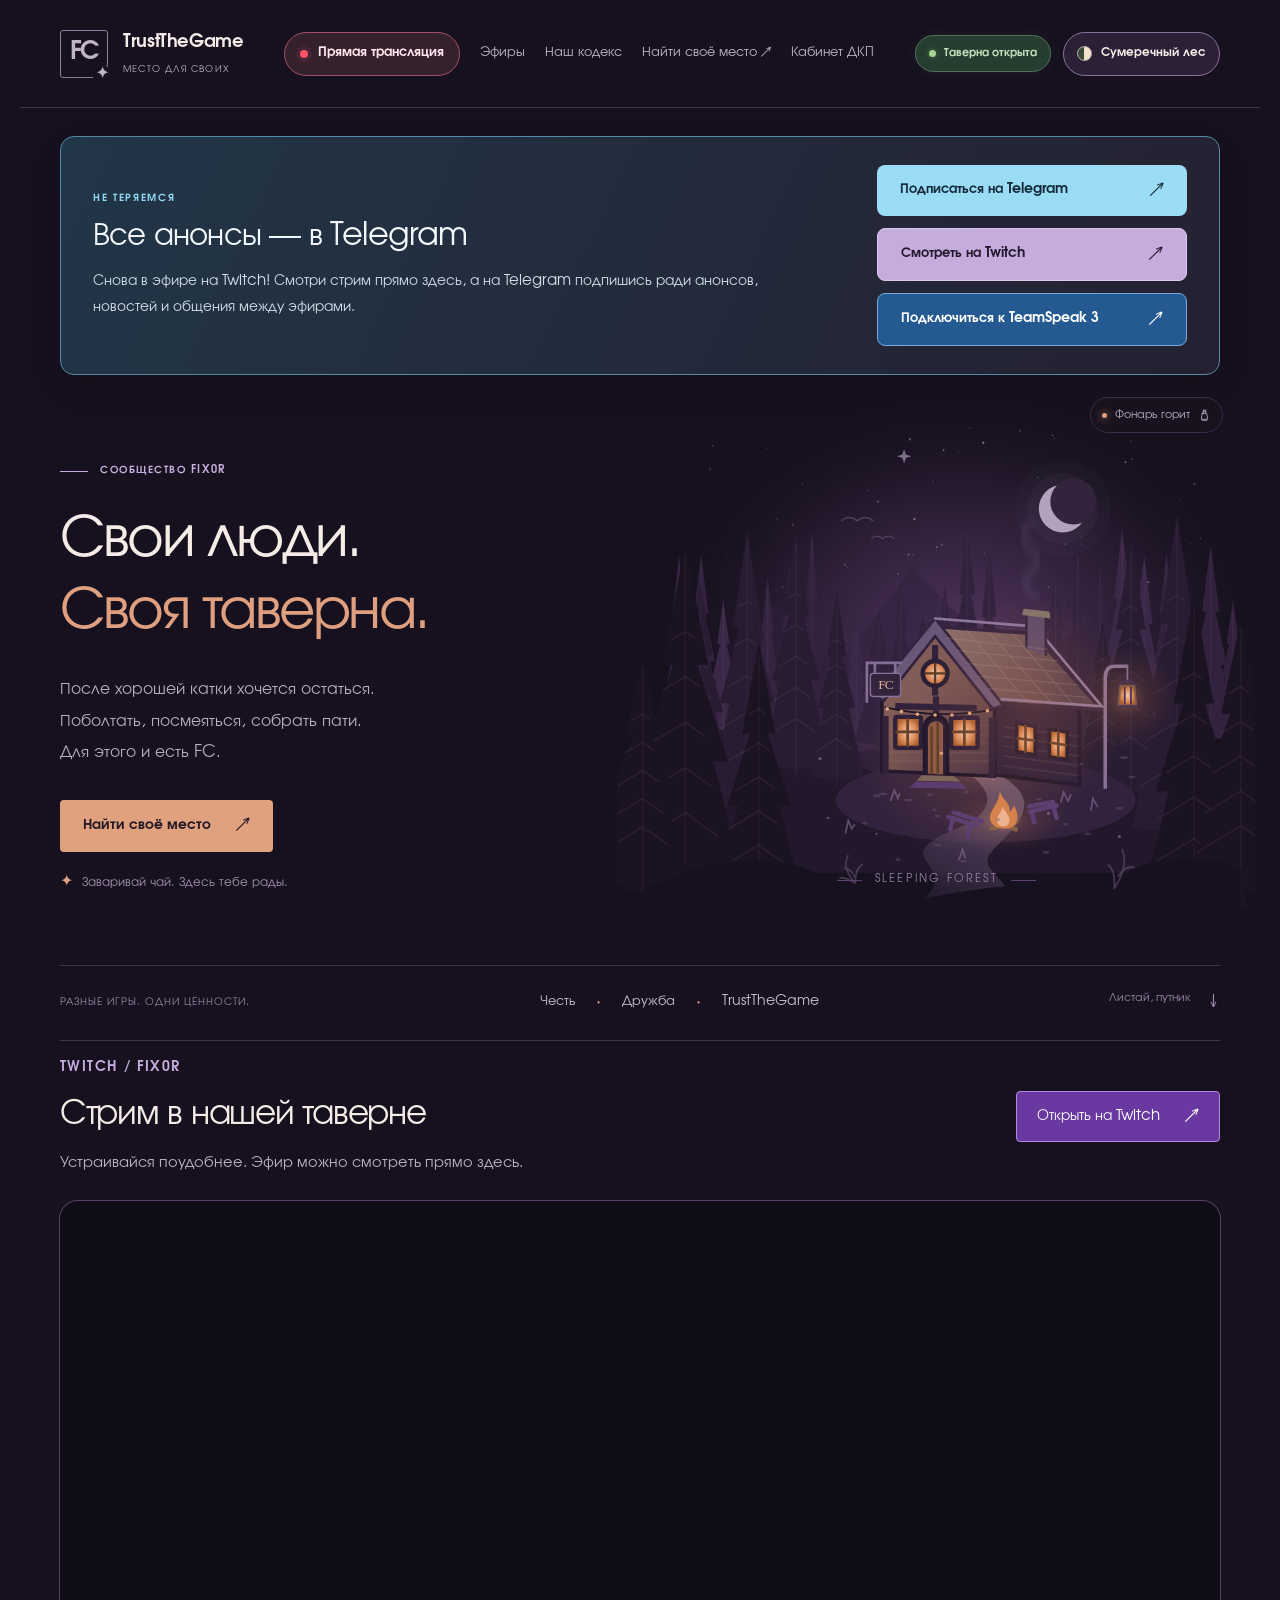
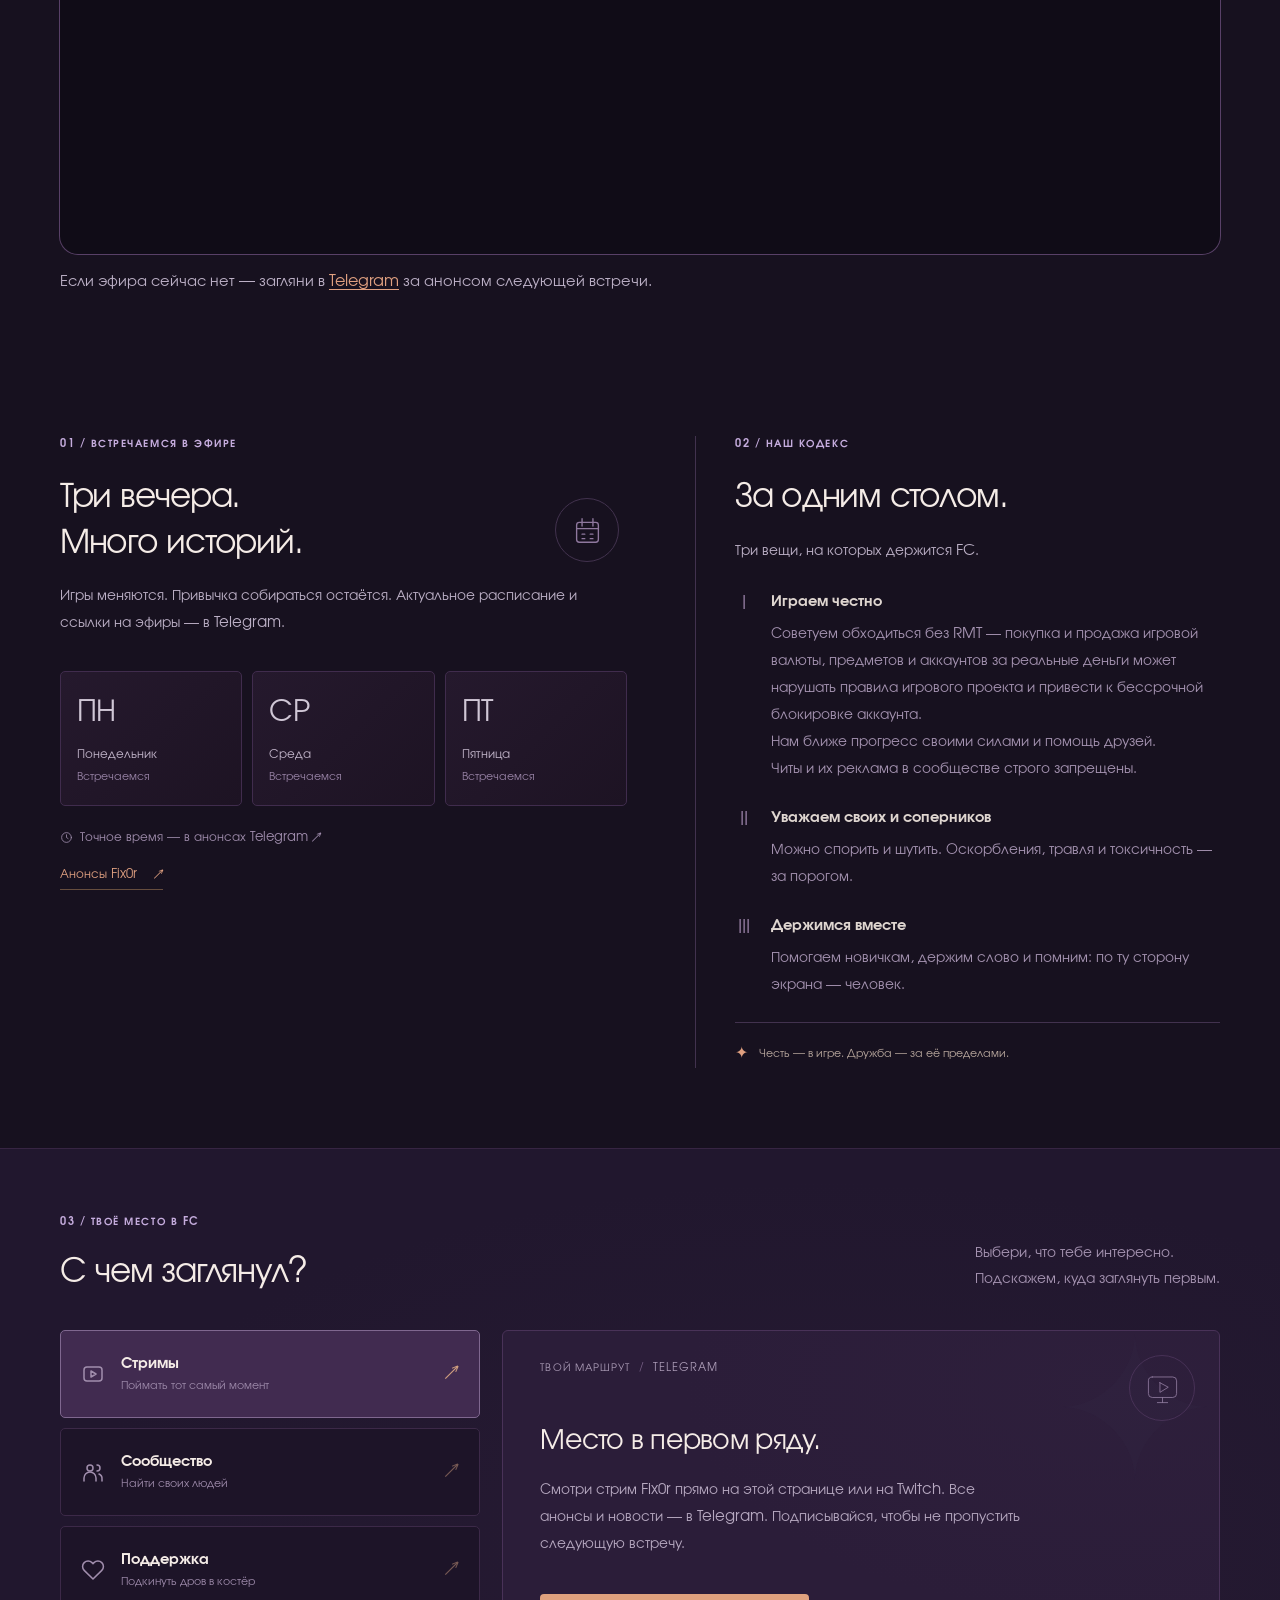
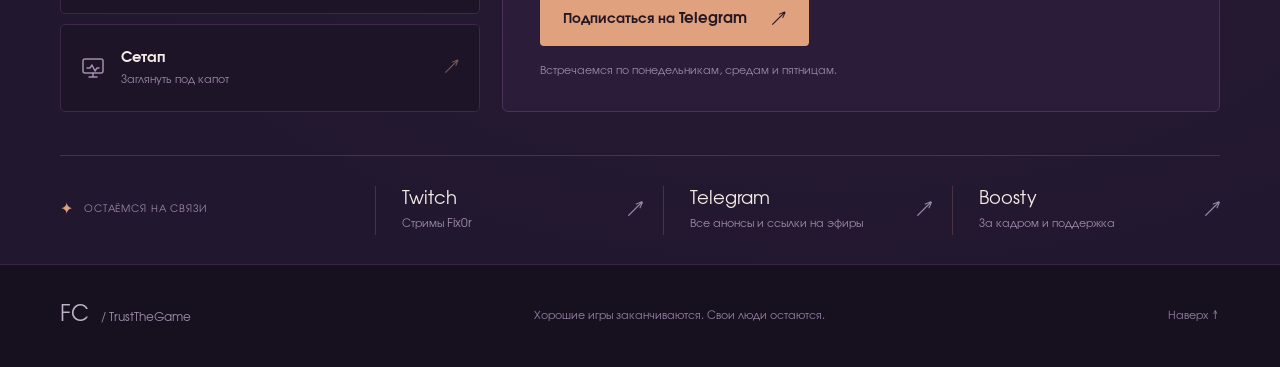
==== index.html @ 6b882816 "fix: show full DKP tavern illustration without overlay" ====
<!doctype html>
<html lang="ru">
<head>
  <meta charset="UTF-8">
  <meta name="viewport" content="width=device-width, initial-scale=1.0">
  <meta name="theme-color" content="#17111f">
  <meta name="robots" content="noindex, nofollow">
  <meta name="description" content="Уютная таверна FC / TrustTheGame. Стримы Fix0r, дружба и честная игра. Встречаемся в понедельник, среду и пятницу.">
  <title>FC / TrustTheGame — Своя таверна</title>
  <link rel="icon" type="image/svg+xml" href="/favicon.svg">
  <script src="/theme.js?v=2"></script>
  <link rel="stylesheet" href="/style.css?v=8">
  <link rel="preload" href="/fonts/URWGothic-Book.otf" as="font" type="font/otf" crossorigin>
  <link rel="stylesheet" href="/typography.css">
  <link rel="stylesheet" href="/telegram-notice.css?v=5">
  <link rel="stylesheet" href="/twitch-player.css?v=1">
  <link rel="stylesheet" href="/stream-navigation.css?v=1">
  <link rel="stylesheet" href="/theme.css?v=3">
  <script src="/app.js" defer></script>
</head>
<body class="site-home">
  <a class="skip-link" href="#main">Перейти к содержимому</a>
  <header class="header wrap">
    <a class="brand" href="#home" aria-label="FC / TrustTheGame — главная">
      <span class="brand-mark">FC<span class="brand-spark">✦</span></span>
      <span class="brand-name">TrustTheGame<span>МЕСТО ДЛЯ СВОИХ</span></span>
    </a>
    <nav aria-label="Основная навигация">
      <a class="live-nav-link" href="#twitch-stream"><span class="live-nav-dot" aria-hidden="true"></span>Прямая трансляция</a>
      <a href="#schedule">Эфиры</a>
      <a href="#code">Наш кодекс</a>
      <a href="#explore">Найти своё место <span aria-hidden="true">↗</span></a>
    <a href="/dkp/">Кабинет ДКП</a></nav>
    <div class="header-tools"><span class="welcome-badge" aria-label="Таверна открыта"><span class="welcome-dot" aria-hidden="true"></span>Таверна открыта</span><button class="theme-toggle" type="button" data-theme-toggle aria-label="Тема «Лес и крем»" aria-pressed="false" hidden><span class="theme-swatch" aria-hidden="true"></span><span data-theme-label>Сумеречный лес</span></button></div>
  </header>
  <main id="main">
    <section class="telegram-notice wrap" aria-labelledby="telegram-title">
      <div class="telegram-notice-card">
        <div class="telegram-notice-copy">
          <p class="telegram-kicker">НЕ ТЕРЯЕМСЯ</p>
          <h2 id="telegram-title">Все анонсы — в Telegram</h2>
          <p>Снова в эфире на Twitch! Смотри стрим прямо здесь, а на Telegram подпишись ради анонсов, новостей и общения между эфирами.</p>
        </div>
        <div class="telegram-notice-actions">
          <a class="button telegram-button" href="https://t.me/fix0rStream" target="_blank" rel="noopener noreferrer">Подписаться на Telegram <span aria-hidden="true">↗</span></a>
          <a class="button twitch-stream-button" href="https://www.twitch.tv/fix0r" target="_blank" rel="noopener noreferrer">Смотреть на Twitch <span aria-hidden="true">↗</span></a>
          <a class="button teamspeak-button" href="ts3server://sleepingforest.cleanvoice.ru" title="Открыть сервер sleepingforest.cleanvoice.ru в TeamSpeak 3">Подключиться к TeamSpeak 3 <span aria-hidden="true">↗</span></a>
        </div>
      </div>
    </section>
    <section id="home" class="hero wrap" aria-labelledby="hero-title">
      <div class="hero-copy">
        <p class="eyebrow"><span></span> СООБЩЕСТВО FIX0R</p>
        <h1 id="hero-title">Свои люди.<br><em>Своя таверна.</em></h1>
        <p class="intro">После хорошей катки хочется остаться.<br class="desktop-break"> Поболтать, посмеяться, собрать пати.<br class="desktop-break"> Для этого и есть FC.</p>
        <a class="button primary" href="#explore">Найти своё место <span aria-hidden="true">↗</span></a>
        <p class="hero-note"><span class="tiny-star" aria-hidden="true">✦</span> Заваривай чай. Здесь тебе рады.</p>
      </div>
      <div class="hero-art lantern-on">
        <img class="theme-art-original" src="/forest.svg" alt="Лесная таверна FC среди высоких сосен, под звёздами и тёплым светом фонаря" width="720" height="650" fetchpriority="high">
        <img class="theme-art-forest" src="/forest-green.svg" alt="Лесная таверна FC среди высоких сосен, под звёздами и тёплым светом фонаря" width="720" height="650" fetchpriority="high">
        <div class="art-caption"><span class="small-rule"></span> SLEEPING FOREST <span class="small-rule"></span></div>
        <button class="lantern-switch" type="button" aria-pressed="true" aria-label="Выключить свет фонаря"><span class="lantern-dot"></span><span id="lantern-label">Фонарь горит</span><svg viewBox="0 0 24 24" aria-hidden="true"><path d="M9 4h6M10 2h4M8 8h8l2 11H6L8 8Zm2-4v4m4-4v4M8 21h8"/></svg></button>
      </div>
      <div class="hero-bottom"><span>РАЗНЫЕ ИГРЫ. ОДНИ ЦЕННОСТИ.</span><div><span>Честь</span><span class="diamond" aria-hidden="true">◆</span><span>Дружба</span><span class="diamond" aria-hidden="true">◆</span><span>TrustTheGame</span></div><a href="#schedule" aria-label="К расписанию">Листай, путник <span aria-hidden="true">↓</span></a></div>
    </section>

    <section id="twitch-stream" class="twitch-stream wrap" aria-labelledby="twitch-stream-title">
      <div class="twitch-stream-heading">
        <div>
          <p class="twitch-stream-kicker">TWITCH / FIX0R</p>
          <h2 id="twitch-stream-title">Стрим в нашей таверне</h2>
          <p class="twitch-stream-intro">Устраивайся поудобнее. Эфир можно смотреть прямо здесь.</p>
        </div>
        <a class="button twitch-stream-link" href="https://www.twitch.tv/fix0r" target="_blank" rel="noopener noreferrer">Открыть на Twitch <span aria-hidden="true">↗</span></a>
      </div>
      <div class="twitch-player-window">
        <iframe class="twitch-embed-frame"
          src="https://player.twitch.tv/?channel=fix0r&amp;parent=fix0r.ru&amp;parent=www.fix0r.ru&amp;parent=fix0r.online&amp;parent=www.fix0r.online&amp;parent=fc-trustthegame-tavern.mrfix0r.chatgpt.site&amp;autoplay=false"
          title="Прямой эфир Fix0r на Twitch" width="960" height="540"
          loading="lazy" allow="autoplay; fullscreen; picture-in-picture" allowfullscreen
          referrerpolicy="strict-origin-when-cross-origin"></iframe>
        <div class="twitch-mobile-note">
          <p>Поверни телефон горизонтально, чтобы смотреть здесь, или открой стрим на Twitch.</p>
          <a class="button twitch-stream-link" href="https://www.twitch.tv/fix0r" target="_blank" rel="noopener noreferrer">Смотреть на Twitch <span aria-hidden="true">↗</span></a>
        </div>
      </div>
      <p class="twitch-stream-note">Если эфира сейчас нет — загляни в <a href="https://t.me/fix0rStream" target="_blank" rel="noopener noreferrer">Telegram</a> за анонсом следующей встречи.</p>
    </section>

    <section class="gathering wrap" aria-label="Встречи и правила сообщества">
      <div id="schedule" class="schedule">
        <p class="eyebrow">01 / ВСТРЕЧАЕМСЯ В ЭФИРЕ</p>
        <div class="section-title"><h2>Три вечера.<br>Много историй.</h2><span class="line-icon"><svg viewBox="0 0 32 32" aria-hidden="true"><rect x="4" y="7" width="24" height="22" rx="3"/><path d="M4 14h24M10 3v8M22 3v8m-12 9h3m6 0h3m-12 5h3m6 0h3"/></svg></span></div>
        <p class="section-intro">Игры меняются. Привычка собираться остаётся. Актуальное расписание и ссылки на эфиры — в Telegram.</p>
        <div class="days" aria-label="Дни стримов">
          <div class="day"><span class="day-abbr">ПН</span><span>Понедельник</span><small>Встречаемся</small></div>
          <div class="day"><span class="day-abbr">СР</span><span>Среда</span><small>Встречаемся</small></div>
          <div class="day"><span class="day-abbr">ПТ</span><span>Пятница</span><small>Встречаемся</small></div>
        </div>
        <div class="schedule-foot"><span><svg viewBox="0 0 24 24" aria-hidden="true"><circle cx="12" cy="12" r="9"/><path d="M12 7v5l3 2"/></svg><a href="https://t.me/fix0rStream" target="_blank" rel="noopener noreferrer">Точное время — в анонсах Telegram ↗</a></span><a href="https://t.me/fix0rStream" target="_blank" rel="noopener noreferrer">Анонсы Fix0r <span aria-hidden="true">↗</span></a></div>
      </div>
      <div id="code" class="code-card">
        <p class="eyebrow">02 / НАШ КОДЕКС</p>
        <h2>За одним столом.</h2>
        <p class="section-intro">Три вещи, на которых держится FC.</p>
        <ul class="rules">
          <li><span class="rule-number">I</span><div><h3>Играем честно</h3><p>Советуем обходиться без RMT — покупка и продажа игровой валюты, предметов и аккаунтов за реальные деньги может нарушать правила игрового проекта и привести к бессрочной блокировке аккаунта.</p><p>Нам ближе прогресс своими силами и помощь друзей.</p><p>Читы и их реклама в сообществе строго запрещены.</p></div></li>
          <li><span class="rule-number">II</span><div><h3>Уважаем своих и соперников</h3><p>Можно спорить и шутить. Оскорбления, травля и токсичность — за порогом.</p></div></li>
          <li><span class="rule-number">III</span><div><h3>Держимся вместе</h3><p>Помогаем новичкам, держим слово и помним: по ту сторону экрана — человек.</p></div></li>
        </ul>
        <div class="code-signature"><span class="tiny-star" aria-hidden="true">✦</span> Честь — в игре. Дружба — за её пределами.</div>
      </div>
    </section>

    <section id="explore" class="explore" aria-labelledby="explore-title">
      <div class="wrap">
        <div class="explore-header"><div><p class="eyebrow">03 / ТВОЁ МЕСТО В FC</p><h2 id="explore-title">С чем заглянул?</h2></div><p>Выбери, что тебе интересно.<br>Подскажем, куда заглянуть первым.</p></div>
        <div class="navigator">
          <div class="interest-list" role="tablist" aria-label="Что тебе интересно" aria-orientation="vertical">
            <button id="tab-streams" class="interest active" type="button" role="tab" aria-selected="true" aria-controls="panel-streams" tabindex="0" data-interest="streams"><span class="interest-icon"><svg viewBox="0 0 24 24" aria-hidden="true"><rect x="3" y="5" width="18" height="14" rx="3"/><path d="m10 9 5 3-5 3V9Z"/></svg></span><span><strong>Стримы</strong><small>Поймать тот самый момент</small></span><span class="interest-arrow" aria-hidden="true">↗</span></button>
            <button id="tab-community" class="interest" type="button" role="tab" aria-selected="false" aria-controls="panel-community" tabindex="-1" data-interest="community"><span class="interest-icon"><svg viewBox="0 0 24 24" aria-hidden="true"><circle cx="9" cy="8" r="3"/><path d="M3 21v-3a6 6 0 0 1 12 0v3M16 5a3 3 0 0 1 0 6m2 3a5 5 0 0 1 3 5v2"/></svg></span><span><strong>Сообщество</strong><small>Найти своих людей</small></span><span class="interest-arrow" aria-hidden="true">↗</span></button>
            <button id="tab-support" class="interest" type="button" role="tab" aria-selected="false" aria-controls="panel-support" tabindex="-1" data-interest="support"><span class="interest-icon"><svg viewBox="0 0 24 24" aria-hidden="true"><path d="M20.8 4.6a5.5 5.5 0 0 0-7.8 0l-1 1-1-1a5.5 5.5 0 0 0-7.8 7.8L12 21l8.8-8.6a5.5 5.5 0 0 0 0-7.8Z"/></svg></span><span><strong>Поддержка</strong><small>Подкинуть дров в костёр</small></span><span class="interest-arrow" aria-hidden="true">↗</span></button>
            <button id="tab-setup" class="interest" type="button" role="tab" aria-selected="false" aria-controls="panel-setup" tabindex="-1" data-interest="setup"><span class="interest-icon"><svg viewBox="0 0 24 24" aria-hidden="true"><rect x="2" y="3" width="20" height="14" rx="2"/><path d="M8 21h8m-4-4v4m-6-9h3l2-3 3 6 2-3h2"/></svg></span><span><strong>Сетап</strong><small>Заглянуть под капот</small></span><span class="interest-arrow" aria-hidden="true">↗</span></button>
          </div>
          <div class="panels">
            <div id="panel-streams" class="interest-panel" role="tabpanel" aria-labelledby="tab-streams" tabindex="0">
              <span class="panel-tag">ТВОЙ МАРШРУТ <span aria-hidden="true">/</span> TELEGRAM</span>
              <div class="panel-emblem" aria-hidden="true"><svg viewBox="0 0 64 64"><rect x="10" y="14" width="44" height="32" rx="6"/><path d="m28 23 13 7-13 8V23ZM24 54h16m-8-8v8"/></svg></div>
              <h3>Место в первом ряду.</h3>
              <p>Смотри стрим Fix0r прямо на этой странице или на Twitch. Все анонсы и новости — в Telegram. Подписывайся, чтобы не пропустить следующую встречу.</p>
              <a class="button primary" href="https://t.me/fix0rStream" target="_blank" rel="noopener noreferrer">Подписаться на Telegram <span aria-hidden="true">↗</span></a>
              <span class="panel-footnote">Встречаемся по понедельникам, средам и пятницам.</span>
            </div>
            <div id="panel-community" class="interest-panel" role="tabpanel" aria-labelledby="tab-community" tabindex="0" hidden>
              <span class="panel-tag">ТВОЙ МАРШРУТ <span aria-hidden="true">/</span> СООБЩЕСТВО</span>
              <div class="panel-emblem" aria-hidden="true"><svg viewBox="0 0 64 64"><circle cx="24" cy="23" r="8"/><path d="M8 53v-5a16 16 0 0 1 32 0v5M42 15a8 8 0 0 1 0 16m3 8a13 13 0 0 1 12 13"/></svg></div>
              <h3>За столом есть место.</h3>
              <p>Заходи в TeamSpeak 3 или Discord: собираем пати, общаемся и координируемся в игре. В Telegram — все анонсы и новости, чтобы оставаться на связи.</p>
              <div class="community-actions">
                <a class="button primary" href="ts3server://sleepingforest.cleanvoice.ru">Подключиться к TeamSpeak 3 <span aria-hidden="true">↗</span></a>
                <a class="button discord-button" href="https://discord.gg/ShpFugY2jz" target="_blank" rel="noopener noreferrer">Подключиться к Discord <span aria-hidden="true">↗</span></a>
              </div>
              <span class="panel-footnote">Сервер: <strong style="overflow-wrap:anywhere">sleepingforest.cleanvoice.ru</strong><br>Нужен установленный TeamSpeak 3. Если кнопка не сработала, открой «Подключения → Подключиться» и введи адрес сервера.</span>
            </div>
            <div id="panel-support" class="interest-panel" role="tabpanel" aria-labelledby="tab-support" tabindex="0" hidden>
              <span class="panel-tag">ТВОЙ МАРШРУТ <span aria-hidden="true">/</span> BOOSTY</span>
              <div class="panel-emblem" aria-hidden="true"><svg viewBox="0 0 64 64"><path d="M32 55 11 34a13 13 0 0 1 18-19l3 3 3-3a13 13 0 0 1 18 19L32 55Z"/><path d="m32 25 2 6 6 1-6 2-2 6-2-6-6-2 6-1 2-6Z"/></svg></div>
              <h3>Пусть огонь горит.</h3>
              <p>На Boosty — история FC, внутренняя кухня стрима, боты и технические эксперименты Fix0r. Поддержка помогает всему этому жить. А быть своим можно и без подписки.</p>
              <a class="button primary" href="https://boosty.to/fix0r" target="_blank" rel="noopener noreferrer">Заглянуть на Boosty <span aria-hidden="true">↗</span></a>
              <span class="panel-footnote">Спасибо, что помогаешь таверне жить.</span>
            </div>
            <div id="panel-setup" class="interest-panel setup-panel" role="tabpanel" aria-labelledby="tab-setup" tabindex="0" hidden>
              <span class="panel-tag">ТВОЙ МАРШРУТ <span aria-hidden="true">/</span> ВНУТРЕННЯЯ КУХНЯ</span>
              <h3>Магия? Почти. Сетап.</h3>
              <p>Так устроен стрим Fix0r: мощное железо, OBS и немного собственной разработки.</p>
              <dl class="specs"><div><dt>Процессор</dt><dd>Intel Core i9-14900K</dd></div><div><dt>Видеокарта</dt><dd>RTX 4090 TUF OC</dd></div><div><dt>Память</dt><dd>32 ГБ DDR5</dd></div><div><dt>За кадром</dt><dd>OBS · Streamer.bot · AI-бот</dd></div></dl>
              <details class="full-setup"><summary>Ещё детали сетапа <span aria-hidden="true">+</span></summary><dl class="specs"><div><dt>Плата</dt><dd>ROG STRIX Z790-H</dd></div><div><dt>SSD</dt><dd>Samsung 990 PRO · 1 ТБ</dd></div><div><dt>Питание</dt><dd>Dark Power 13 · 1000 Вт</dd></div><div><dt>Охлаждение</dt><dd>ARCTIC Liquid Freezer III 420</dd></div><div><dt>Корпус</dt><dd>Lian Li Lancool III</dd></div></dl></details>
              <span class="panel-footnote">Хочешь спросить о настройках? Заходи в TeamSpeak 3: <span style="overflow-wrap:anywhere">sleepingforest.cleanvoice.ru</span>.</span>
            </div>
          </div>
        </div>
        <div class="places" aria-label="Площадки FC">
          <div class="places-label"><span class="tiny-star" aria-hidden="true">✦</span> ОСТАЁМСЯ НА СВЯЗИ</div>
          <a class="place" href="https://www.twitch.tv/fix0r" target="_blank" rel="noopener noreferrer"><span><strong>Twitch</strong><small>Стримы Fix0r</small></span><span aria-hidden="true">↗</span></a>
          <a class="place" href="https://t.me/fix0rStream" target="_blank" rel="noopener noreferrer"><span><strong>Telegram</strong><small>Все анонсы и ссылки на эфиры</small></span><span aria-hidden="true">↗</span></a>
          <a class="place" href="https://boosty.to/fix0r" target="_blank" rel="noopener noreferrer"><span><strong>Boosty</strong><small>За кадром и поддержка</small></span><span aria-hidden="true">↗</span></a>
        </div>
      </div>
    </section>
  </main>
  <footer class="footer wrap"><a class="footer-brand" href="#home">FC <span>/ TrustTheGame</span></a><span>Хорошие игры заканчиваются. Свои люди остаются.</span><a href="#home" aria-label="Вернуться наверх">Наверх ↑</a></footer>
</body>
</html>
---- style.css ----
@charset "UTF-8";
:root{--bg:#17111f;--bg2:#20162b;--ink:#f5ece7;--muted:#bcb0c6;--accent:#c5acdd;--copper:#e0a080;--line:#42324e;--serif:Georgia,'Times New Roman',serif;--sans:Arial,Helvetica,sans-serif;color-scheme:dark;font-family:var(--sans);color:var(--ink);background:var(--bg)}
*{box-sizing:border-box}html{scroll-behavior:smooth;scroll-padding-top:26px}body{margin:0;font-size:15px;line-height:1.6;-webkit-font-smoothing:antialiased}a{color:inherit;text-decoration:none}button{font:inherit;color:inherit;cursor:pointer}button,a{-webkit-tap-highlight-color:transparent}button{border:0}svg{width:24px;height:24px;fill:none;stroke:currentColor;stroke-width:1.5;stroke-linecap:round;stroke-linejoin:round}button:focus-visible,a:focus-visible,summary:focus-visible,[tabindex]:focus-visible{outline:2px solid var(--copper);outline-offset:6px}::selection{background:#735d81;color:#fff}.wrap{max-width:1240px;padding-left:40px;padding-right:40px;margin:auto}.header{height:108px;display:flex;align-items:center;justify-content:space-between;border-bottom:1px solid var(--line);position:relative;z-index:2;gap:24px}.brand{display:flex;align-items:center;gap:15px}.brand-mark{display:block;position:relative;border:1px solid #917ba0;color:#c1b4c9;font:700 27px var(--serif);letter-spacing:-2px;width:48px;height:48px;display:grid;place-items:center;border-radius:3px 3px 14px 3px}.brand-spark{position:absolute;bottom:-6px;right:-5px;font-size:15px;background:var(--bg);line-height:16px;padding:0 3px;letter-spacing:0}.brand-name{font-size:17px;letter-spacing:-.3px;font-weight:600}.brand-name>span{font-size:8px;letter-spacing:2.2px;display:block;color:var(--muted);margin-top:3px;font-weight:400}.header nav{display:flex;gap:30px;color:#c0b4c8;font-size:13px}.header nav a{transition:color .2s}.header nav a:hover{color:var(--copper)}.header nav a:last-child span{padding-left:8px;color:var(--copper)}.welcome-badge{border:1px solid #4f725a;border-radius:40px;padding:7px 13px;background:#263d30;color:#c2dfbb;font-size:10px;font-weight:600;white-space:nowrap;display:flex;gap:8px;align-items:center;box-shadow:0 0 16px #7dbb7110}.welcome-dot{width:7px;height:7px;flex-shrink:0;border-radius:50%;background:#a3d58d;box-shadow:0 0 0 3px #a3d58d14}
.hero{display:grid;grid-template-columns:1fr 1.03fr;position:relative;isolation:isolate}.hero-copy{padding-top:87px;z-index:1}.eyebrow{font-size:10px;line-height:1.6;letter-spacing:2.2px;font-weight:600;color:var(--accent);margin:0 0 25px}.hero .eyebrow{display:flex;gap:12px;align-items:center}.eyebrow>span:not(.panel-tag span){width:28px;height:1px;background:var(--accent)}h1,h2,h3,p{margin-top:0}h1{font:400 clamp(58px,6.05vw,83px)/1.08 var(--serif);letter-spacing:-4px;margin-bottom:26px;white-space:nowrap}h1 em{font-weight:400;color:var(--copper)}.intro{color:#b8aac2;font-size:15px;line-height:1.85;margin:0 0 31px}.button{display:inline-flex;align-items:center;justify-content:space-between;gap:36px;font-size:13px;line-height:1.4;min-height:49px;padding:15px 23px;border-radius:4px;transition:background .2s,transform .2s;max-width:100%}.button span{font-size:19px;line-height:16px}.primary{color:#261725;background:#dfa17e;font-weight:600}.primary:hover{background:#efb697;transform:translateY(-2px)}.secondary{background:#32223c;border:1px solid #593c6c;color:#dad3df}.secondary:hover{background:#432e51;transform:translateY(-2px)}.hero-note{font-size:11px;color:#a290ae;margin-top:17px;margin-bottom:0;display:flex;align-items:center;gap:9px}.tiny-star{color:var(--copper);font-size:16px}.hero-art{position:relative;align-self:stretch;margin-left:-14px;margin-right:-35px;min-height:590px}.hero-art:after{content:'';position:absolute;width:230px;height:230px;background:radial-gradient(ellipse,#e1834834,transparent 65%);left:47%;top:36%;pointer-events:none;opacity:0;transition:opacity 1s}.hero-art.lantern-on:after{opacity:1}.hero-art img{width:100%;height:auto;display:block;margin-top:6px;filter:saturate(.6) brightness(.68);transition:filter .9s}.hero-art.lantern-on img{filter:saturate(1) brightness(1)}.art-caption{position:absolute;bottom:75px;left:0;right:0;display:flex;align-items:center;justify-content:center;gap:13px;font-size:9px;letter-spacing:3px;color:#9782a5}.small-rule{width:25px;height:1px;background:#5e4072}.lantern-switch{position:absolute;right:32px;top:22px;display:flex;gap:8px;align-items:center;color:var(--muted);font-size:10px;border:1px solid #3d294a;background:#1a121fb8;border-radius:40px;padding:7px 11px;z-index:1}.lantern-switch:hover{border-color:var(--copper)}.lantern-switch svg{width:13px;height:13px}.lantern-dot{height:5px;width:5px;border-radius:50%;background:#685575;transition:background .4s,box-shadow .4s}.lantern-on .lantern-dot{background:var(--copper);box-shadow:0 0 9px #e59564}.hero-bottom{grid-column:1/-1;display:flex;align-items:center;justify-content:space-between;border-top:1px solid var(--line);border-bottom:1px solid var(--line);min-height:76px;gap:20px}.hero-bottom>span{font-size:9px;letter-spacing:1.5px;color:#9a86a7}.hero-bottom>div{display:flex;align-items:center;gap:21px;font-size:13px;color:#c8bdcf}.diamond{font-size:5px;color:var(--copper)}.hero-bottom>a{font-size:10px;color:#9b87a8;display:flex;gap:16px}.hero-bottom>a span{font-size:18px}
.gathering{display:grid;grid-template-columns:1.08fr 1fr;gap:68px;padding-top:76px;padding-bottom:80px}.gathering .eyebrow{margin-bottom:22px}h2{font:400 41px/1.16 var(--serif);letter-spacing:-1.2px;margin-bottom:17px}.section-title{display:flex;align-items:center;justify-content:space-between;gap:10px}.line-icon{height:64px;width:64px;border:1px solid var(--line);border-radius:50%;display:grid;place-items:center;color:#8f789e;margin-right:8px}.line-icon svg{width:29px;height:29px}.section-intro{font-size:13px;color:var(--muted);margin-bottom:30px}.days{display:grid;grid-template-columns:repeat(3,1fr);gap:10px;margin-top:34px}.day{display:flex;flex-direction:column;align-items:flex-start;gap:1px;padding:22px 16px 17px;background:linear-gradient(135deg,#25192d,#1d1323);border:1px solid #402c4d;border-radius:5px}.day-abbr{font-family:var(--serif);font-size:36px;line-height:1.1;letter-spacing:-1px;color:#d0c7d6;margin-bottom:11px}.day>span:not(.day-abbr){font-size:12px;color:#c3b6cb}.day small{font-size:10px;color:#9883a6}.schedule-foot{padding-top:21px;display:flex;flex-direction:column;gap:16px}.schedule-foot>span{display:flex;align-items:center;gap:7px;font-size:11px;color:#a18eae}.schedule-foot svg{width:13px;height:13px}.schedule-foot>a{font-size:12px;color:var(--copper);align-self:start;border-bottom:1px solid #664d3e;padding-bottom:3px}.schedule-foot>a span{padding-left:13px}.code-card{position:relative;padding-left:39px;border-left:1px solid var(--line)}.code-card h2{font-size:36px;margin-top:4px}.code-card .section-intro{margin-bottom:25px}.rules{list-style:none;margin:0;padding:0}.rules li{display:flex;gap:18px;margin-bottom:19px}.rule-number{font:italic 20px/1.4 var(--serif);color:#907a9e;width:18px;flex-shrink:0;text-align:center}.rules h3{font-size:13px;margin-bottom:4px;font-weight:500;color:#dfd6d0}.rules p{font-size:12px;color:#a593b1;line-height:1.75;margin-bottom:0}.code-signature{font-size:10px;display:flex;align-items:center;gap:11px;color:#b8a79d;border-top:1px solid var(--line);padding-top:17px;margin-top:23px}
.explore{background:#21172e;border-top:1px solid #372543;border-bottom:1px solid #372543;padding-top:65px;padding-bottom:0;background-image:radial-gradient(ellipse at 65% 55%,#37264340,transparent 65%)}.explore-header{display:flex;align-items:flex-end;justify-content:space-between;gap:25px}.explore-header .eyebrow{margin-bottom:18px}.explore-header h2{font-size:46px;margin-bottom:0}.explore-header>p{font-size:12px;color:#a795b3;line-height:1.8;margin-bottom:3px}.navigator{display:grid;grid-template-columns:.82fr 1.4fr;margin-top:34px;gap:22px;margin-bottom:43px}.interest-list{display:flex;flex-direction:column;gap:10px}.interest{background:#1d1428;border:1px solid #3c2948;display:flex;align-items:center;gap:19px;text-align:left;padding:19px 21px;min-height:88px;border-radius:5px;transition:background .2s,border-color .2s;flex:1}.interest.active{background:#412b50;border-color:#7f678f}.interest:hover{border-color:#786287;background:#342141}.interest-icon{display:grid;place-items:center;color:#a18ead;flex-shrink:0}.interest-icon svg{width:24px;height:24px}.interest strong{font-size:14px;font-weight:500;display:block;line-height:1.6}.interest small{display:block;font-size:10px;color:#9c89a9}.interest-arrow{margin-left:auto;color:#d09e7f;font-size:19px;opacity:.5}.interest.active .interest-arrow{opacity:1}.panels{background:radial-gradient(ellipse at 85% 15%,#3b28482d,transparent 50%),#2b1d39;border:1px solid #493258;border-radius:6px;position:relative;overflow:hidden;min-height:382px}.panels:after{content:'✦';font-size:200px;color:#7f678f07;position:absolute;top:-69px;right:0;pointer-events:none}.interest-panel{padding:29px 37px 29px;position:relative;height:100%;display:flex;flex-direction:column;align-items:flex-start;animation:arrive .25s ease}[hidden]{display:none!important}.panel-tag{font-size:9px;letter-spacing:1.7px;color:#ad9db8;display:flex;gap:14px;margin-bottom:40px}.panel-tag>span{color:#796288}.interest-panel h3{font:400 33px/1.2 var(--serif);letter-spacing:-.7px;margin-bottom:15px;position:relative;z-index:1;max-width:80%}.interest-panel>p{font-size:13px;color:#b7a9c1;line-height:1.9;max-width:485px;margin-bottom:24px;position:relative;z-index:1}.panel-emblem{position:absolute;top:24px;right:24px;border:1px solid #473156;border-radius:50%;width:66px;height:66px;display:grid;place-items:center;color:#927ca0}.panel-emblem svg{width:41px;height:41px;stroke-width:1.3}.interest-panel .button{margin-top:auto}.panel-footnote{font-size:10px;color:#9b88a8;margin-top:15px;line-height:1.6}.setup-panel .panel-tag{margin-bottom:26px}.setup-panel h3{max-width:100%;font-size:31px}.setup-panel>p{font-size:12px;line-height:1.7;margin-bottom:12px}.specs{width:100%;margin:0;font-size:12px}.specs>div{display:flex;justify-content:space-between;gap:12px;padding:7px 0;border-bottom:1px solid #3e2a4b}.specs dt{color:#a390af}.specs dd{margin:0;text-align:right;color:#d5cdda}.full-setup{width:100%;font-size:12px}.full-setup summary{list-style:none;display:flex;align-items:center;justify-content:space-between;padding:12px 0 0;cursor:pointer;color:var(--copper)}.full-setup summary::-webkit-details-marker{display:none}.full-setup summary span{font-size:19px;transition:transform .2s}.full-setup[open] summary span{transform:rotate(45deg)}.full-setup[open] summary{padding-bottom:8px}.places{display:grid;grid-template-columns:1.1fr 1fr 1fr 1fr;border-top:1px solid #4a3244;min-height:109px;align-items:center;gap:27px}.places-label{font-size:9px;letter-spacing:1.3px;color:#9b87a8;display:flex;align-items:center;gap:10px}.place{display:flex;align-items:center;justify-content:space-between;background:transparent;border-left:1px solid #4a3244;padding:0 0 0 26px;text-align:left;transition:color .2s;width:100%}.place strong{display:block;font-size:16px;line-height:1.6;font-weight:500}.place small{display:block;font-size:10px;color:#9f8cab}.place>span:last-child{font-size:21px;color:#9b88a8}.place:hover strong,.place:hover>span:last-child{color:var(--copper)}.footer{min-height:102px;display:flex;align-items:center;justify-content:space-between;gap:20px;color:#9580a3;font-size:10px}.footer-brand{font-family:var(--serif);font-size:21px;color:#bfb2c8}.footer-brand span{font:11px var(--sans);padding-left:6px;color:#a18ead}.footer>a:last-child{font-size:11px}.skip-link{position:absolute;top:-60px;left:20px;padding:10px 18px;background:var(--copper);color:var(--bg);z-index:20}.skip-link:focus{top:10px}@keyframes arrive{from{opacity:.4;transform:translateY(4px)}to{opacity:1;transform:translateY(0)}}
@media(min-width:1500px){.wrap{max-width:1320px}.hero-copy{padding-top:100px}.hero-art{min-height:620px}.art-caption{bottom:70px}.hero-bottom{min-height:82px}}
@media(max-width:1050px){.header nav{gap:19px}.welcome-badge{font-size:0;gap:0;padding:9px}.hero-copy{padding-top:64px}h1{font-size:66px;letter-spacing:-3.5px}.hero-art{min-height:550px;display:flex;align-items:center;margin-right:-25px;margin-left:-30px}.hero-art img{width:110%;max-width:110%;margin-left:-10%}.art-caption{bottom:64px}.hero-bottom>span{font-size:8px;max-width:145px}.gathering{gap:32px}.code-card{padding-left:30px}.day{padding:20px 11px 17px}.day>span:not(.day-abbr){font-size:11px}.navigator{grid-template-columns:.85fr 1.3fr;gap:17px}.interest{padding:18px 14px;gap:13px}.interest-panel{padding:27px}.interest-panel h3{font-size:30px;max-width:100%}.panel-tag{max-width:72%;font-size:8px;gap:8px}.panel-emblem{width:50px;height:50px;right:17px;top:17px}.panel-emblem svg{width:33px;height:33px}.places{gap:18px}.place{padding-left:18px}.places-label{font-size:8px;letter-spacing:1px}.hero-bottom>div{gap:15px}.section-title h2{font-size:37px}.line-icon{width:50px;height:50px;margin-right:0;flex-shrink:0}}
@media(max-width:760px){.wrap{padding-left:24px;padding-right:24px}.header{height:88px;flex-wrap:wrap;gap:12px}.brand-name{font-size:15px}.brand-name>span{font-size:7px;letter-spacing:1.5px}.brand-mark{width:39px;height:39px;font-size:23px}.brand{gap:11px}.header nav{margin-left:auto}.header nav a{font-size:11px}.header nav a:not(:last-child){display:none}.welcome-badge{display:none}.hero{grid-template-columns:1fr}.hero-copy{padding-top:47px}.hero .eyebrow{font-size:9px;margin-bottom:21px}h1{font-size:clamp(46px,10.8vw,76px);letter-spacing:-2.7px;line-height:1.08;margin-bottom:23px}.intro{font-size:14px;line-height:1.8;margin-bottom:25px}.hero-art{width:100%;min-width:0;margin:20px 0 24px;min-height:0;display:block;height:auto;aspect-ratio:auto;overflow:visible;align-self:start}.hero-art img{position:static;display:block;width:100%;height:auto;max-width:100%;margin:0;object-fit:contain}.hero-art:after{left:45%;top:37%;width:38%;height:38%}.lantern-switch{top:0;right:0;min-height:44px;padding:10px 14px;font-size:11px;touch-action:manipulation}.art-caption{position:static;margin:0;padding:0 0 12px;font-size:10px;letter-spacing:2.5px}.hero-bottom{display:flex;flex-wrap:wrap;justify-content:space-between;gap:12px;padding:22px 0;min-height:95px}.hero-bottom>span{max-width:100%;font-size:8px;letter-spacing:1.2px}.hero-bottom>div{font-size:12px;gap:16px}.hero-bottom>a{display:none}.gathering{grid-template-columns:1fr;gap:44px;padding-top:48px;padding-bottom:48px}.gathering .eyebrow{font-size:9px;margin-bottom:20px}h2,.section-title h2{font-size:37px}.section-intro{font-size:12px}.days{margin-top:26px;gap:8px}.day{padding:19px 12px 15px}.day-abbr{font-size:33px}.day>span:not(.day-abbr){font-size:11px}.day small{font-size:9px}.schedule-foot{gap:13px}.schedule-foot>span{font-size:10px}.code-card{padding:36px 0 0;border-left:0;border-top:1px solid var(--line)}.code-card h2{font-size:35px}.rules p{font-size:12px}.rules li{gap:17px;margin-bottom:22px}.code-signature{font-size:10px}.explore{padding-top:45px}.explore-header{display:block}.explore-header h2{font-size:40px}.explore-header>p{margin-top:17px;font-size:12px}.explore-header>p br{display:none}.explore-header .eyebrow{font-size:9px}.navigator{grid-template-columns:1fr;margin-top:25px;gap:15px;margin-bottom:32px}.interest-list{display:grid;grid-template-columns:1fr 1fr;gap:8px}.interest{padding:15px 12px;min-height:62px;gap:10px}.interest-icon svg{width:20px;height:20px}.interest strong{font-size:12px}.interest small{display:none}.interest-arrow{font-size:16px}.interest-panel{padding:25px 22px;min-height:366px}.panels{min-height:366px}.panel-emblem{right:18px;top:17px}.panel-tag{margin-bottom:38px;font-size:8px;letter-spacing:1px;max-width:76%}.interest-panel h3{font-size:29px}.interest-panel>p{font-size:12px;line-height:1.9}.interest-panel .button{font-size:12px;gap:24px;min-height:46px}.panel-footnote{font-size:9px}.setup-panel .panel-tag{max-width:100%;font-size:7px}.setup-panel h3{font-size:28px}.specs{font-size:10px}.specs>div{padding:8px 0}.places{grid-template-columns:1fr;gap:0;padding:0 0 15px}.places-label{padding-top:25px;padding-bottom:15px;font-size:9px}.place{border-left:0;border-top:1px solid #382744;padding:17px 0}.place strong{font-size:15px}.place small{font-size:11px}.place>span:last-child{font-size:24px}.footer{padding-top:27px;padding-bottom:27px;flex-wrap:wrap;gap:16px}.footer>span{order:3;width:100%;font-size:10px}.footer-brand{font-size:22px}.footer-brand span{font-size:10px}}
@media(max-width:370px){.wrap{padding-left:18px;padding-right:18px}.header nav a{font-size:10px}.brand-name{font-size:13px}.brand{gap:8px}h1{font-size:43px;letter-spacing:-2.4px}.interest{gap:7px;padding:14px 10px}.interest strong{font-size:11px}.interest-icon svg{width:18px}.hero-bottom>div{font-size:11px}.interest-panel{padding:25px 17px}.interest-panel h3{font-size:26px}.day{padding:18px 10px 14px}.day>span:not(.day-abbr){font-size:10px}}
@media(prefers-reduced-motion:reduce){html{scroll-behavior:auto}*,*:before,*:after{animation:none!important;transition:none!important}}

.schedule-foot>span a:hover{color:var(--copper);text-decoration:underline;text-underline-offset:3px}

/* Community voice links wrap independently on narrow screens. */
.community-actions{display:flex;flex-wrap:wrap;align-items:stretch;gap:12px;width:100%;margin-top:auto}
.interest-panel .community-actions .button{margin-top:0;min-width:0}
.discord-button{background:#5865f2;color:#fff;font-weight:600;border:1px solid #8590ff}
.discord-button:hover{background:#4752c4;transform:translateY(-2px)}
.discord-button:focus-visible{outline:3px solid #f5ece7;outline-offset:5px}
@media(max-width:760px){.community-actions .button{width:100%}}
---- typography.css ----
/* Rounded Cyrillic typography, served with the site. */
@font-face {
  font-family: 'FC Gothic';
  src: url('/fonts/URWGothic-Book.otf') format('opentype');
  font-style: normal;
  font-weight: 400;
  font-display: swap;
}
@font-face {
  font-family: 'FC Gothic';
  src: url('/fonts/URWGothic-Demi.otf') format('opentype');
  font-style: normal;
  font-weight: 600 800;
  font-display: swap;
}
:root {
  --sans: 'FC Gothic', 'Trebuchet MS', sans-serif;
  --serif: var(--sans);
}
body { font-size: 16px; line-height: 1.7; }
h1, h2, h3 { text-wrap: balance; }
.hero-copy, .schedule, .code-card, .panels { min-width: 0; }
h1 {
  font-size: clamp(44px, 4.8vw, 66px);
  line-height: 1.17;
  letter-spacing: -.045em;
  font-weight: 400;
  white-space: normal;
  margin-bottom: 25px;
}
h1 em { font-style: normal; }
h2, .section-title h2, .code-card h2, .explore-header h2 {
  font-size: clamp(30px, 2.8vw, 38px);
  line-height: 1.27;
  letter-spacing: -.035em;
  font-weight: 400;
}
.interest-panel h3, .setup-panel h3 {
  font-size: clamp(25px, 2.3vw, 30px);
  line-height: 1.32;
  letter-spacing: -.025em;
  max-width: 100%;
  font-weight: 400;
}
.intro { font-size: 17px; line-height: 1.85; }
.section-intro, .explore-header > p { font-size: 15px; line-height: 1.75; }
.rules p, .interest-panel > p, .setup-panel > p { font-size: 15px; line-height: 1.8; }
.rules h3 { font-size: 16px; line-height: 1.5; font-weight: 600; margin-bottom: 7px; }
.rules li { margin-bottom: 23px; }
.rule-number { font-size: 19px; font-style: normal; padding-top: 2px; }
.brand-name { font-size: 18px; letter-spacing: -.02em; }
.brand-name > span { font-size: 10px; letter-spacing: .12em; }
.brand-mark { font-size: 25px; letter-spacing: -.08em; }
.header nav { font-size: 14px; gap: 25px; }
.header nav a { white-space: nowrap; }
.welcome-badge { font-size: 12px; }
.eyebrow, .hero .eyebrow, .gathering .eyebrow, .explore-header .eyebrow {
  font-size: 11px;
  letter-spacing: .14em;
  line-height: 1.7;
}
.button, .interest-panel .button { font-size: 15px; line-height: 1.5; gap: 25px; }
.hero-note { font-size: 13px; }
.hero-bottom > span { font-size: 11px; letter-spacing: .09em; }
.hero-bottom > div { font-size: 14px; }
.hero-bottom > a { font-size: 12px; }
.art-caption { font-size: 11px; letter-spacing: .2em; }
.lantern-switch { font-size: 12px; }
.day-abbr { font-size: 32px; line-height: 1.2; letter-spacing: -.025em; }
.day > span:not(.day-abbr) { font-size: 13px; }
.day small { font-size: 12px; }
.schedule-foot > span, .schedule-foot > a { font-size: 13px; line-height: 1.65; }
.schedule-foot svg { flex-shrink: 0; }
.code-signature { font-size: 12px; line-height: 1.75; }
.interest strong { font-size: 16px; font-weight: 600; }
.interest small { font-size: 12px; line-height: 1.6; }
.interest { gap: 16px; padding: 20px; }
.interest-icon, .interest-arrow { flex-shrink: 0; }
.panel-tag, .setup-panel .panel-tag {
  font-size: 11px;
  line-height: 1.7;
  letter-spacing: .1em;
  flex-wrap: wrap;
  max-width: calc(100% - 64px);
  gap: 8px;
  min-height: 38px;
  margin-bottom: 25px;
}
.setup-panel .panel-tag { max-width: 100%; min-height: 0; }
.panel-footnote { font-size: 12px; line-height: 1.75; }
.specs, .full-setup { font-size: 14px; line-height: 1.65; }
.specs > div { padding: 9px 0; }
.specs dd { overflow-wrap: anywhere; }
.places { grid-template-columns: 1.1fr 1fr 1fr 1fr; gap: 20px; }
.places-label { font-size: 11px; letter-spacing: .08em; }
.place strong { font-size: 18px; }
.place small { font-size: 12px; line-height: 1.65; }
.footer { font-size: 12px; }
.footer-brand { font-size: 22px; }
.footer-brand span, .footer > a:last-child { font-size: 12px; }
@media (min-width: 761px) and (max-width: 1050px) {
  h1 { font-size: clamp(38px, 5vw, 52px); }
  .header nav { font-size: 13px; gap: 18px; }
  .welcome-badge { display: none; }
  .hero-bottom { flex-wrap: wrap; padding-top: 18px; padding-bottom: 18px; }
  .hero-bottom > span { max-width: none; }
  .days { gap: 7px; }
  .day { padding: 19px 10px; }
  .day > span:not(.day-abbr) { font-size: 12px; }
  .navigator { grid-template-columns: .9fr 1.3fr; }
  .interest { padding: 17px 14px; gap: 12px; }
  .interest-panel { padding: 27px; }
  .places { grid-template-columns: repeat(3, 1fr); gap: 20px; padding: 24px 0; }
  .places-label { grid-column: 1 / -1; }
  .places > .place:nth-child(2) { border-left: 0; padding-left: 0; }
}
@media (max-width: 760px) {
  .header { height: auto; min-height: 90px; padding-top: 20px; padding-bottom: 20px; }
  .brand-name { font-size: 16px; }
  .brand-name > span { font-size: 9px; letter-spacing: .1em; }
  .header nav { margin-left: 0; }
  .header nav a { font-size: 12px; }
  h1 { font-size: clamp(35px, 9.2vw, 60px); line-height: 1.2; letter-spacing: -.045em; }
  h2, .section-title h2, .code-card h2, .explore-header h2 { font-size: 30px; }
  .intro { font-size: 16px; line-height: 1.85; }
  .desktop-break { display: none; }
  .hero-note { font-size: 13px; }
  .hero-bottom > span { font-size: 11px; }
  .hero-bottom > div { font-size: 13px; gap: 15px; flex-wrap: wrap; }
  .art-caption { font-size: 10px; }
  .lantern-switch { font-size: 11px; }
  .day { padding: 18px 10px; }
  .day-abbr { font-size: 29px; }
  .day > span:not(.day-abbr) { font-size: 12px; }
  .day small { font-size: 11px; }
  .section-intro, .explore-header > p { font-size: 15px; }
  .rules p, .interest-panel > p, .setup-panel > p { font-size: 15px; }
  .code-signature { align-items: flex-start; }
  .interest { padding: 17px 12px; gap: 10px; }
  .interest strong { font-size: 14px; }
  .interest-panel { padding: 26px 22px; }
  .interest-panel h3, .setup-panel h3 { font-size: 26px; }
  .panel-tag, .setup-panel .panel-tag { font-size: 10px; letter-spacing: .08em; }
  .specs, .full-setup { font-size: 13px; }
  .specs > div { gap: 14px; }
  .specs dt { flex-shrink: 0; }
  .places { grid-template-columns: 1fr; gap: 0; }
  .place strong { font-size: 18px; }
  .place small { font-size: 13px; }
  .footer > span { font-size: 12px; line-height: 1.8; }
  .footer-brand span { font-size: 12px; }
}
@media (max-width: 370px) {
  .header nav { width: 100%; }
  .interest { gap: 7px; padding: 15px 9px; }
  .interest strong { font-size: 13px; }
  .interest-panel { padding: 24px 18px; }
  .day > span:not(.day-abbr) { font-size: 11px; }
}
---- telegram-notice.css ----
/* Telegram announcement, scoped to the homepage banner. */
.telegram-notice{padding-top:28px}
.telegram-notice-card{display:flex;align-items:center;justify-content:space-between;gap:32px;padding:28px 32px;border:1px solid #528ba2;border-radius:14px;background:linear-gradient(115deg,#213647,#242031);box-shadow:0 12px 35px #0002}
.telegram-notice-copy{max-width:730px;min-width:0}
.telegram-kicker{color:#90d7f4;font-size:11px;font-weight:700;letter-spacing:.15em;margin:0 0 8px}
.telegram-notice h2{color:#f3f8fc;font-size:clamp(25px,2.5vw,34px);line-height:1.25;margin:0 0 12px;letter-spacing:-.025em}
.telegram-notice-copy>p:last-child{color:#d2dfe9;font-size:15px;line-height:1.75;margin:0}
.telegram-button{flex-shrink:0;background:#9bdcf5;color:#142b3b;font-weight:700;border-radius:8px;gap:16px}
.telegram-button:hover{background:#c1edff}
.telegram-button:focus-visible{outline:3px solid #f5ece7;outline-offset:5px}
@media(max-width:900px){.telegram-notice-card{align-items:flex-start;flex-direction:column;gap:22px}}
@media(max-width:760px){.telegram-notice{padding-top:20px}.telegram-notice-card{padding:24px 20px}.telegram-button{width:100%;font-size:14px}}

.telegram-notice-actions{display:flex;flex-direction:column;gap:12px;flex:0 0 310px;max-width:100%}
.telegram-notice-actions .button{width:100%;min-width:0;font-size:14px;gap:12px}
.twitch-stream-button{background:#c5acdd;color:#24182f;font-weight:700;border-radius:8px;border:1px solid #dcc8ed}
.twitch-stream-button:hover{background:#dcc8ed}
.twitch-stream-button:focus-visible{outline:3px solid #f5ece7;outline-offset:5px}
@media(max-width:900px){.telegram-notice-actions{flex-basis:auto;width:100%;flex-direction:row;flex-wrap:wrap}.telegram-notice-actions .button{flex:1 1 260px}}

.teamspeak-button{background:#245a91;color:#fff;font-weight:700;border-radius:8px;border:1px solid #77a9db}
.teamspeak-button:hover{background:#2d6eae}
.teamspeak-button:focus-visible{outline:3px solid #f5ece7;outline-offset:5px}
---- twitch-player.css ----
.twitch-stream {
  padding-block: 16px 64px;
  scroll-margin-top: 24px;
}
.twitch-stream-heading {
  display: flex;
  align-items: center;
  justify-content: space-between;
  flex-wrap: wrap;
  gap: 20px 32px;
  margin-bottom: 24px;
}
.twitch-stream-kicker {
  margin: 0 0 12px;
  color: #c5acdd;
  font-size: .875rem;
  font-weight: 700;
  letter-spacing: .1em;
}
.twitch-stream-heading h2 {
  margin: 0;
  color: var(--ink, #f5ece7);
}
.twitch-stream-intro,
.twitch-stream-note {
  color: var(--muted, #bcb0c6);
  font-size: 1rem;
  line-height: 1.65;
}
.twitch-stream-intro { margin: 12px 0 0; }
.twitch-stream .twitch-stream-link {
  min-height: 48px;
  padding: 14px 20px;
  border: 1px solid #b388e0;
  background: #6938a0;
  color: #fff;
  font-size: .9375rem;
  line-height: 1.4;
  text-align: center;
  white-space: normal;
  text-decoration: none;
}
.twitch-stream .twitch-stream-link:hover { background: #7c48b6; }
.twitch-stream a:focus-visible {
  outline: 3px solid #e0a080;
  outline-offset: 5px;
}
.twitch-player-window {
  container: fc-twitch / inline-size;
  width: 100%;
  min-width: 0;
  border-radius: 18px;
  background: #100c17;
  box-shadow: 0 0 0 1px #584067;
}
.twitch-embed-frame {
  display: block;
  width: 100%;
  height: auto;
  min-height: 300px;
  aspect-ratio: 16 / 9;
  border: 0;
  border-radius: inherit;
}
.twitch-mobile-note { display: none; }
.twitch-stream-note { margin: 16px 0 0; }
.twitch-stream-note a {
  color: #e0a080;
  text-decoration: underline;
  text-underline-offset: 3px;
}
/* Twitch requires at least 400 × 300 CSS pixels. Keep its controls unclipped. */
@container fc-twitch (max-width: 399px) {
  .twitch-embed-frame { display: none; }
  .twitch-mobile-note {
    display: grid;
    justify-items: start;
    gap: 20px;
    padding: 28px 22px;
    color: #f5ece7;
    font-size: 1rem;
    line-height: 1.65;
  }
  .twitch-mobile-note p { margin: 0; }
}
@media (max-width: 760px) {
  .twitch-stream { padding-block: 8px 40px; }
  .twitch-stream-heading { gap: 18px; margin-bottom: 20px; }
}
---- stream-navigation.css ----
.header {
  height: auto;
  min-height: 108px;
  padding-top: 20px;
  padding-bottom: 20px;
}
.header .brand,
.header .welcome-badge { flex-shrink: 0; }
.header nav {
  min-width: 0;
  align-items: center;
  justify-content: center;
  flex-wrap: wrap;
  column-gap: 20px;
  row-gap: 10px;
}
.header nav a.live-nav-link {
  display: inline-flex;
  align-items: center;
  justify-content: center;
  gap: 10px;
  min-height: 44px;
  padding: 10px 15px;
  border: 1px solid #a05064;
  border-radius: 999px;
  background: #35202e;
  color: #ffe8ed;
  font-size: 14px;
  font-weight: 700;
  line-height: 1.4;
  white-space: normal;
  text-align: center;
  text-decoration: none;
  transition: background .2s, border-color .2s;
}
.header nav a.live-nav-link:hover {
  background: #4b293b;
  border-color: #ee8297;
  color: #fff;
}
.header nav a.live-nav-link:focus-visible {
  outline: 3px solid #e0a080;
  outline-offset: 4px;
}
.header nav .live-nav-dot {
  display: block;
  flex: 0 0 8px;
  width: 8px;
  height: 8px;
  padding: 0;
  border-radius: 50%;
  background: #ff5268;
  box-shadow: 0 0 0 4px #ff526817;
}
#twitch-stream { scroll-margin-top: 24px; }
@media (max-width: 1100px) {
  .header { flex-wrap: wrap; }
  .header nav {
    order: 3;
    flex-basis: 100%;
    margin-left: 0;
    justify-content: flex-start;
  }
}
@media (max-width: 760px) {
  .header { min-height: 90px; gap: 16px; }
  .header nav { gap: 10px 16px; }
  .header nav a { min-height: 44px; align-content: center; }
  .header nav a.live-nav-link { display: inline-flex; font-size: 14px; }
}
@media (prefers-reduced-motion: reduce) {
  html { scroll-behavior: auto; }
  .header nav a.live-nav-link { transition: none; }
}
---- theme.css ----
/* Shared theme control. The original palette remains the default. */
:root { --theme-control-bg:#2b2035; --theme-control-text:#f5ece7; --theme-control-border:#8b729c; }
.header-tools { display:flex; align-items:center; gap:12px; flex-shrink:0; max-width:100%; }
.theme-toggle {
  display:inline-flex; align-items:center; justify-content:center; gap:9px;
  width:auto; min-height:44px; max-width:100%; margin:0; padding:10px 13px;
  border:1px solid var(--theme-control-border); border-radius:999px;
  background:var(--theme-control-bg); color:var(--theme-control-text);
  font:600 13px/1.4 'FC Gothic',Gothic,'Trebuchet MS',sans-serif;
  white-space:nowrap; cursor:pointer; flex-shrink:0;
}
.theme-toggle:hover { background:var(--theme-control-bg); border-color:currentColor; }
.theme-toggle:focus-visible { outline:3px solid var(--theme-control-text); outline-offset:4px; }
.theme-toggle .theme-swatch { display:block; float:none; width:15px; height:15px; flex:0 0 15px; border:1px solid #bdb8ac; border-radius:50%; background:linear-gradient(90deg,#364838 50%,#f2e2cb 50%); }
.theme-toggle [data-theme-label] { float:none; }
.theme-toggle[hidden] { display:none; }
.site-home .header { flex-wrap:wrap; }
.site-home .header nav { flex:1 1 540px; }
.site-home .header-tools { margin-left:auto; flex-wrap:wrap; justify-content:flex-end; }
.site-home .hero-art .theme-art-forest { display:none; }
.dkp-app header { gap:16px; flex-wrap:wrap; }
.dkp-app .header-tools { flex-wrap:wrap; justify-content:flex-end; }
.dkp-app .dkp-tavern-art { display:none; }
@media(max-width:1100px) { .site-home .header nav { flex-basis:100%; } }
@media(max-width:500px) {
  .site-home .header-tools { gap:8px; }
  .theme-toggle { font-size:12px; padding:9px 11px; }
  .dkp-app .header-tools { gap:12px; }
}

/* Palette sampled from the supplied swatches: forest #364838, cream #f2e2cb. */
:root[data-theme="forest"] {
  color-scheme:light;
  --bg:#f2e2cb; --bg2:#f9efdf; --ink:#283c2e; --muted:#58604e;
  --accent:#364838; --copper:#805436; --line:#c2bba3;
  --theme-control-bg:#364838; --theme-control-text:#f2e2cb; --theme-control-border:#364838;
  background:var(--bg); color:var(--ink);
}
[data-theme="forest"] body { background:var(--bg); color:var(--ink); }
[data-theme="forest"] ::selection { background:#364838; color:#f2e2cb; }
[data-theme="forest"] :is(a,button,input,select,textarea,summary,[tabindex]):focus-visible { outline-color:#805436; }

/* Homepage: paper surfaces and deep green accents, with platform colors retained. */
[data-theme="forest"] .site-home :is(.brand-mark,.header nav,.hero-bottom>div,.day-abbr,.rules h3,.specs dd,.footer-brand) { color:var(--ink); }
[data-theme="forest"] .site-home :is(.intro,.hero-note,.art-caption,.hero-bottom>span,.hero-bottom>a,.day>span:not(.day-abbr),.day small,.schedule-foot>span,.rules p,.code-signature,.explore-header>p,.interest small,.panel-tag,.panel-tag>span,.interest-panel>p,.panel-footnote,.specs dt,.places-label,.place small,.place>span:last-child,.footer,.footer-brand span) { color:var(--muted); }
[data-theme="forest"] .site-home :is(.line-icon,.rule-number,.interest-icon,.panel-emblem) { color:#65755d; border-color:var(--line); }
html[data-theme="forest"] .site-home .brand-mark { background:#364838; color:#f2e2cb; border-color:#364838; }
[data-theme="forest"] .site-home .brand-spark { color:#805436; }
[data-theme="forest"] .site-home .small-rule { background:#9b9f85; }
[data-theme="forest"] .site-home .primary { background:#364838; color:#f2e2cb; }
[data-theme="forest"] .site-home .primary:hover { background:#435d47; }
[data-theme="forest"] .site-home .secondary { background:#e7ddc7; color:#364838; border-color:#89947d; }
[data-theme="forest"] .site-home .secondary:hover { background:#d5d9c2; }
[data-theme="forest"] .site-home .welcome-badge { color:#364838; background:#e0e5ce; border-color:#94a284; box-shadow:none; }
[data-theme="forest"] .site-home .welcome-dot { background:#426540; box-shadow:0 0 0 3px #42654016; }
[data-theme="forest"] .site-home .header nav a.live-nav-link { background:#f8eadb; color:#783528; border-color:#b8816e; }
[data-theme="forest"] .site-home .header nav a.live-nav-link:hover { background:#edd5c1; }
[data-theme="forest"] .site-home .live-nav-dot { background:#b44435; box-shadow:0 0 0 4px #b4443515; }
[data-theme="forest"] .site-home .telegram-notice-card { background:#364838; border-color:#364838; box-shadow:0 12px 32px #36483812; }
[data-theme="forest"] .site-home .telegram-kicker { color:#d0dabd; }
[data-theme="forest"] .site-home .telegram-notice h2 { color:#fff5e5; }
[data-theme="forest"] .site-home .telegram-notice-copy>p:last-child { color:#e5dcc9; }
[data-theme="forest"] .site-home .telegram-notice-actions .button:focus-visible { outline-color:#f2e2cb; }
[data-theme="forest"] .site-home .hero-art .theme-art-original { display:none; }
[data-theme="forest"] .site-home .hero-art .theme-art-forest { display:block; }
[data-theme="forest"] .site-home .hero-art img { filter:saturate(.65) brightness(.9); }
[data-theme="forest"] .site-home .hero-art.lantern-on img { filter:none; }
[data-theme="forest"] .site-home .lantern-switch { background:#f9efdfed; color:#364838; border-color:#89947d; }
[data-theme="forest"] .site-home .lantern-dot { background:#65755d; }
[data-theme="forest"] .site-home .lantern-on .lantern-dot { background:#956039; box-shadow:0 0 8px #b9845655; }
[data-theme="forest"] .site-home .day { background:#f9efdf; border-color:var(--line); }
[data-theme="forest"] .site-home .schedule-foot>a { border-color:#a48563; }
[data-theme="forest"] .site-home .explore { background:#e5ddc7; border-color:var(--line); }
[data-theme="forest"] .site-home .interest { background:#f2e2cb; border-color:#b6b29b; }
[data-theme="forest"] .site-home .interest:hover { background:#dbe0c9; border-color:#65755d; }
[data-theme="forest"] .site-home .interest.active { background:#364838; color:#f2e2cb; border-color:#364838; }
[data-theme="forest"] .site-home .interest.active :is(small,.interest-icon,.interest-arrow) { color:#e5dcc9; }
[data-theme="forest"] .site-home .interest-arrow { color:#805436; opacity:1; }
[data-theme="forest"] .site-home .panels { background:#f9efdf; border-color:#b6b29b; }
[data-theme="forest"] .site-home .panels:after { color:#36483808; }
[data-theme="forest"] .site-home :is(.specs>div,.places,.place) { border-color:var(--line); }
[data-theme="forest"] .site-home .twitch-stream-kicker { color:#805436; }
[data-theme="forest"] .site-home .twitch-player-window { background:#364838; box-shadow:0 0 0 1px #89947d; }
[data-theme="forest"] .site-home .twitch-mobile-note { color:#f2e2cb; }
[data-theme="forest"] .site-home .twitch-stream-note a { color:#805436; }
[data-theme="forest"] .site-home .skip-link { background:#364838; color:#f2e2cb; }

/* DKP: all forms, notices, lists and state colors share the light palette. */
[data-theme="forest"] .dkp-app { color:#283c2e; }
[data-theme="forest"] .dkp-app a { color:#364838; }
[data-theme="forest"] .dkp-app :where(p,small,.brand span,footer,.announcement-meta) { color:#58604e; }
[data-theme="forest"] .dkp-app :is(.brand,.identity,label) { color:#283c2e; }
[data-theme="forest"] .dkp-app :is(.eyebrow,th,footer span) { color:#805436; }
/* The complete illustration sits below the copy, without any overlay. */
[data-theme="forest"] .dkp-app aside { background:none; }
[data-theme="forest"] .dkp-app .crest { display:none; }
[data-theme="forest"] .dkp-app .dkp-tavern-art {
  display:block; width:100%; height:auto; max-height:340px;
  object-fit:contain; margin:20px 0 16px;
}
[data-theme="forest"] .dkp-app .card { background:#f9efdf; border-color:#c2bba3; box-shadow:0 16px 60px #36483810; }
[data-theme="forest"] .dkp-app :is(input,select,textarea) { background:#fff8ed; color:#283c2e; border-color:#8d927d; color-scheme:light; }
[data-theme="forest"] .dkp-app input::placeholder,[data-theme="forest"] .dkp-app textarea::placeholder { color:#646c59; opacity:1; }
[data-theme="forest"] .dkp-app input[type="checkbox"] { accent-color:#364838; }
[data-theme="forest"] .dkp-app button { background:#364838; color:#f2e2cb; }
[data-theme="forest"] .dkp-app button:hover { background:#435d47; }
[data-theme="forest"] .dkp-app button.secondary { background:#e7ddc7; color:#364838; border-color:#8d927d; }
[data-theme="forest"] .dkp-app button.secondary:hover { background:#d5d9c2; }
[data-theme="forest"] .dkp-app :is(.foot,details,footer,th,td,.operation,.announcement-list-item) { border-color:#c2bba3; }
[data-theme="forest"] .dkp-app .notice { background:#e4e9d4; color:#314832; }
[data-theme="forest"] .dkp-app .error { background:#f4ddd5; color:#822f24; }
[data-theme="forest"] .dkp-app :is(.notice,.error) :is(p,small) { color:inherit; }
[data-theme="forest"] .dkp-app summary { color:#364838; }
[data-theme="forest"] .dkp-app .event-card { background:#f5ead7; border-color:#a1aa92; }
[data-theme="forest"] .dkp-app .status { background:#e0e5ce; color:#364838; }
[data-theme="forest"] .dkp-app .award-box { background:#e9e6d0; border-color:#9ca588; }
[data-theme="forest"] .dkp-app .event-link { background:#e0e5ce; color:#364838; }
[data-theme="forest"] .event-state-open { --event-accent:#4a7752; --event-text:#295134; --event-bg:#e4edd9; --event-badge:#cfdfc5; }
[data-theme="forest"] .event-state-awarded { --event-accent:#818578; --event-text:#454f47; --event-bg:#ede8db; --event-badge:#dcded3; }
[data-theme="forest"] .event-state-cancelled { --event-accent:#ae6a54; --event-text:#7d3828; --event-bg:#f2e0d5; --event-badge:#eacbbd; }
[data-theme="forest"] .dkp-app .event-card[class*="event-state-"] { background:var(--event-bg); border-color:var(--event-accent); }
[data-theme="forest"] .dkp-app .event-card[class*="event-state-"] h3 a { color:var(--event-text); }
[data-theme="forest"] .dkp-app :is(.event-card,.event-heading)[class*="event-state-"] .status { color:var(--event-text); background:var(--event-badge); border-color:var(--event-accent); }
[data-theme="forest"] .dkp-app .profile-email { color:#3d6171; }
[data-theme="forest"] .dkp-app .profile-role { background:#e9d4b5; color:#644624; border-color:#a68b64; }
[data-theme="forest"] .dkp-app .profile-button { background:#e7ddc7; color:#364838; border-color:#98a088; }
[data-theme="forest"] .dkp-app .profile-button:hover { background:#d5d9c2; border-color:#65755d; }
[data-theme="forest"] .dkp-app .profile-button-primary { background:#364838; color:#f2e2cb; border-color:#364838; }
[data-theme="forest"] .dkp-app .profile-button-primary:hover { background:#435d47; }
[data-theme="forest"] .dkp-app .profile-button-manage { background:#f9efdf; }
[data-theme="forest"] .dkp-app .profile-button-announcements { background:#e8bf83; color:#49321d; border-color:#a47b45; }
[data-theme="forest"] .dkp-app .profile-button-announcements:hover { background:#f4d5a5; }
[data-theme="forest"] .dkp-app .next-event { background:#e4edd9; border-color:#94aa83; border-left-color:#4a7752; }
[data-theme="forest"] .dkp-app :is(.next-event h3,.next-event-type,.next-event-title,.next-event-time strong) { color:#295134; }
[data-theme="forest"] .dkp-app :is(.next-event-time,.next-event-reward,.next-event-empty) { color:#4e6047; }
[data-theme="forest"] .dkp-app .next-event-link { background:#cfdfc5; color:#295134; border-color:#859d78; }
[data-theme="forest"] .dkp-app .next-event-link:hover { background:#bdcfb1; }
[data-theme="forest"] .dkp-app .profile-slider-controls { background:#ece0cd; border-color:#a7aa95; }
[data-theme="forest"] .dkp-app .profile-slider-controls label { color:#4e6047; }
[data-theme="forest"] .dkp-app .profile-slider-controls label:hover { background:#d5d9c2; color:#364838; }
[data-theme="forest"] .dkp-app #profile-slide-event:checked~.profile-slider-controls label[for="profile-slide-event"],
[data-theme="forest"] .dkp-app #profile-slide-auction:checked~.profile-slider-controls label[for="profile-slide-auction"] { background:#364838; color:#f2e2cb; }
[data-theme="forest"] .dkp-app #profile-slide-event:focus-visible~.profile-slider-controls label[for="profile-slide-event"],
[data-theme="forest"] .dkp-app #profile-slide-auction:focus-visible~.profile-slider-controls label[for="profile-slide-auction"] { outline-color:#805436; }
[data-theme="forest"] .dkp-app .announcement-banner { background:#efdfc2; border-color:#b79466; }
[data-theme="forest"] .dkp-app .announcement-banner :is(summary,summary strong,small) { color:#674725; }
[data-theme="forest"] .dkp-app .announcement-body { color:#283c2e; }
@media(max-width:800px) { [data-theme="forest"] .dkp-app .dkp-tavern-art { display:none; } }
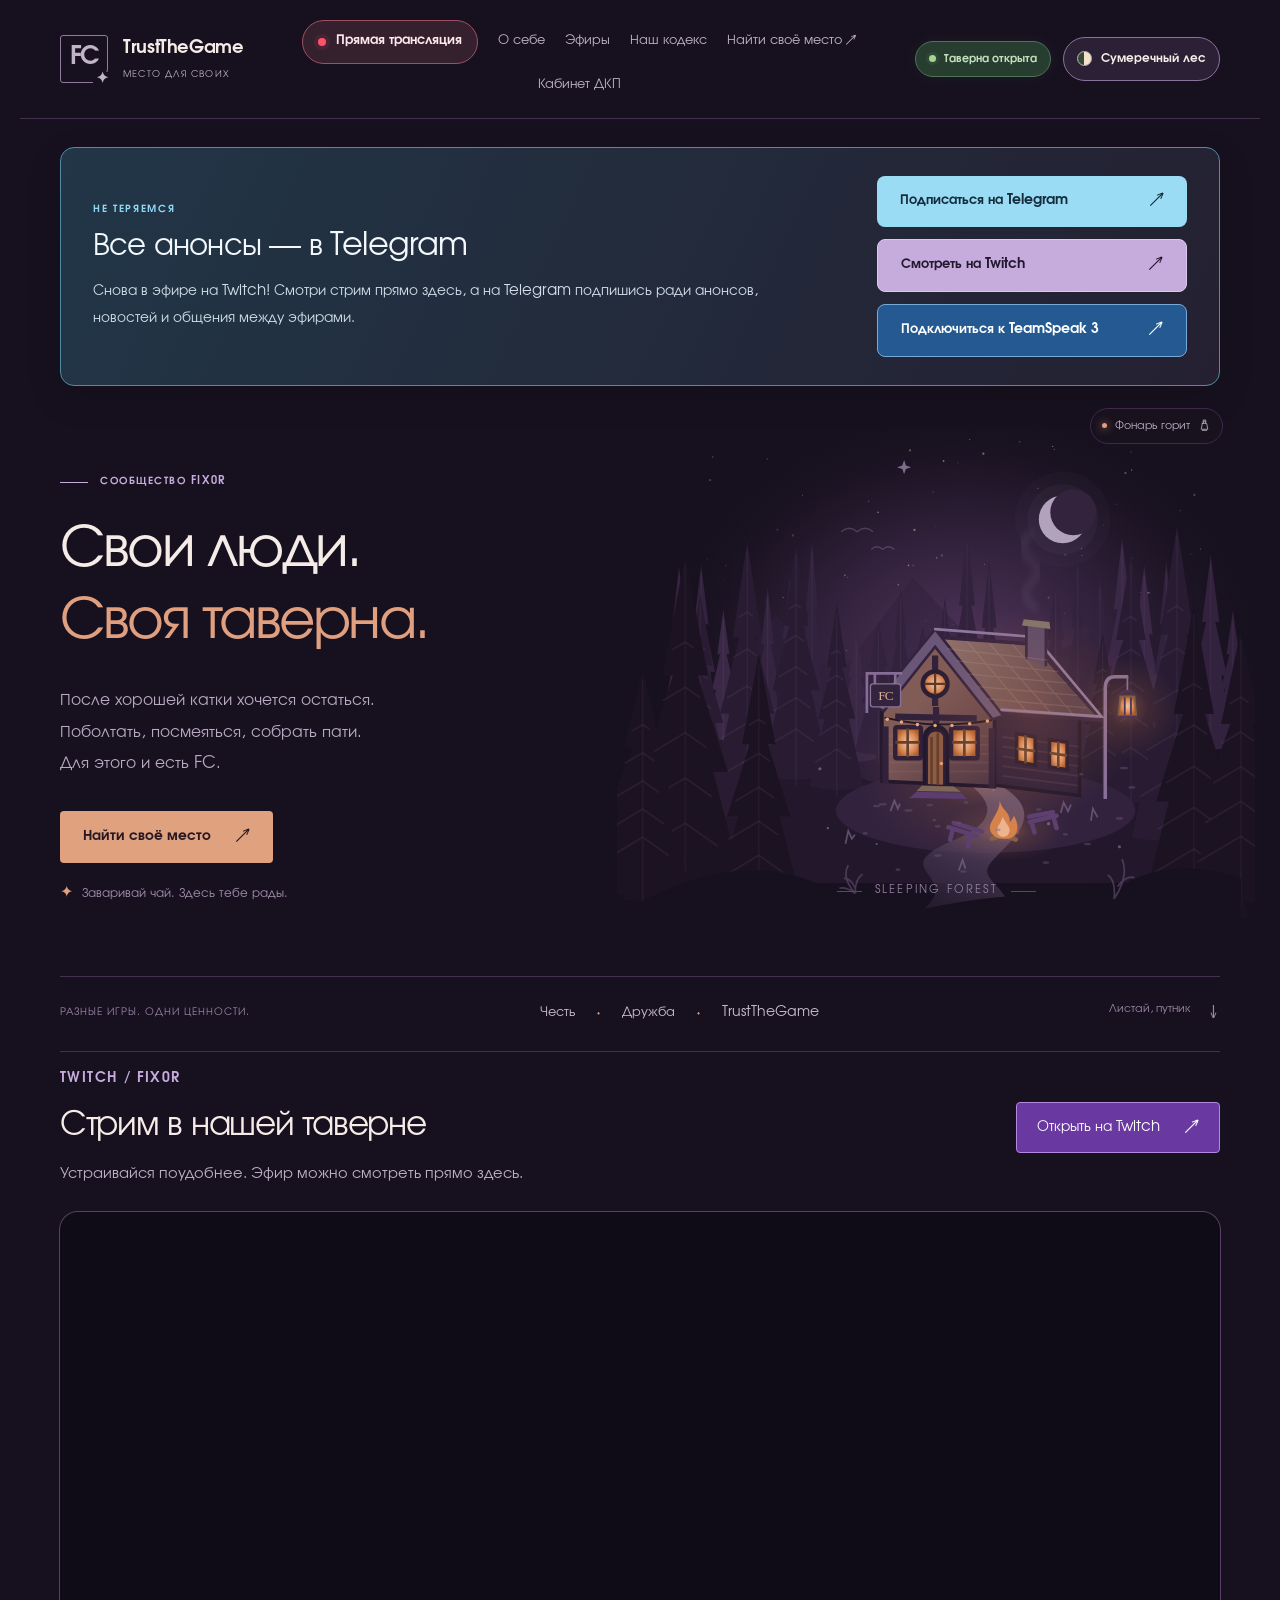
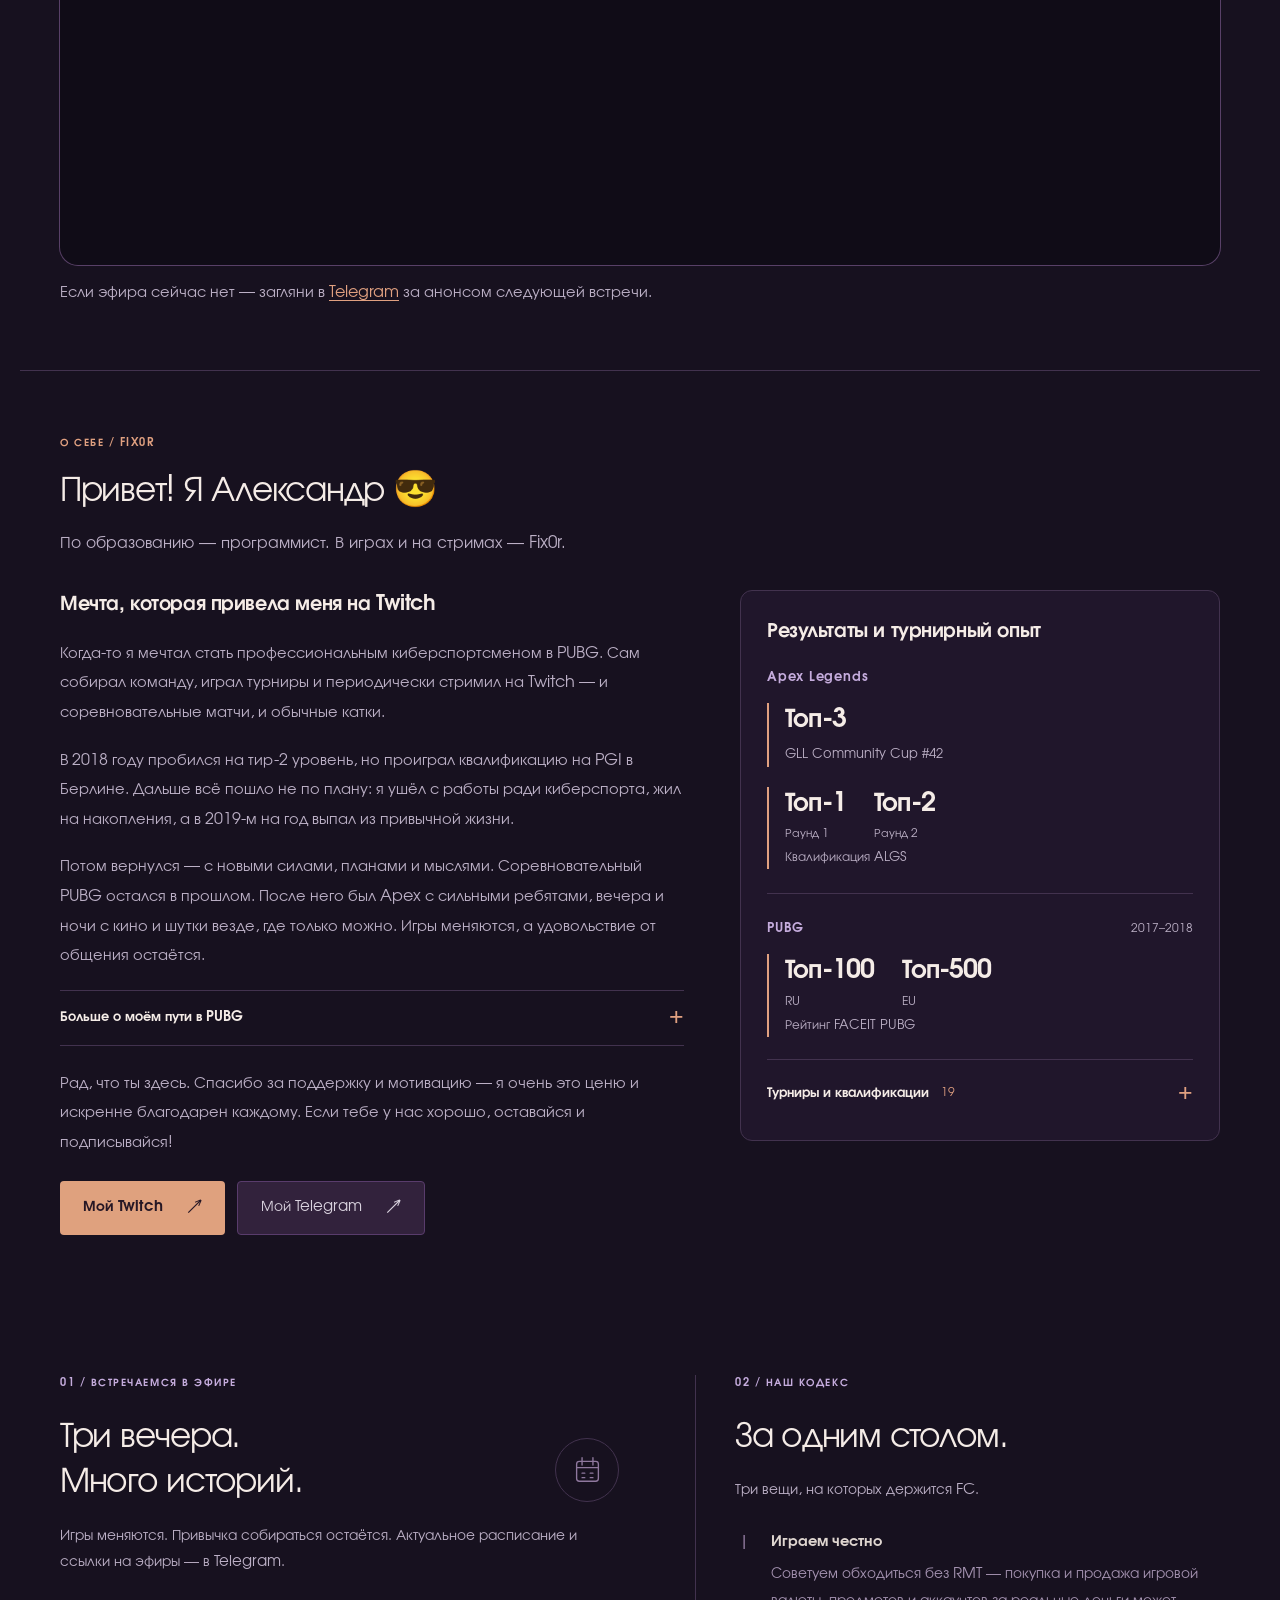
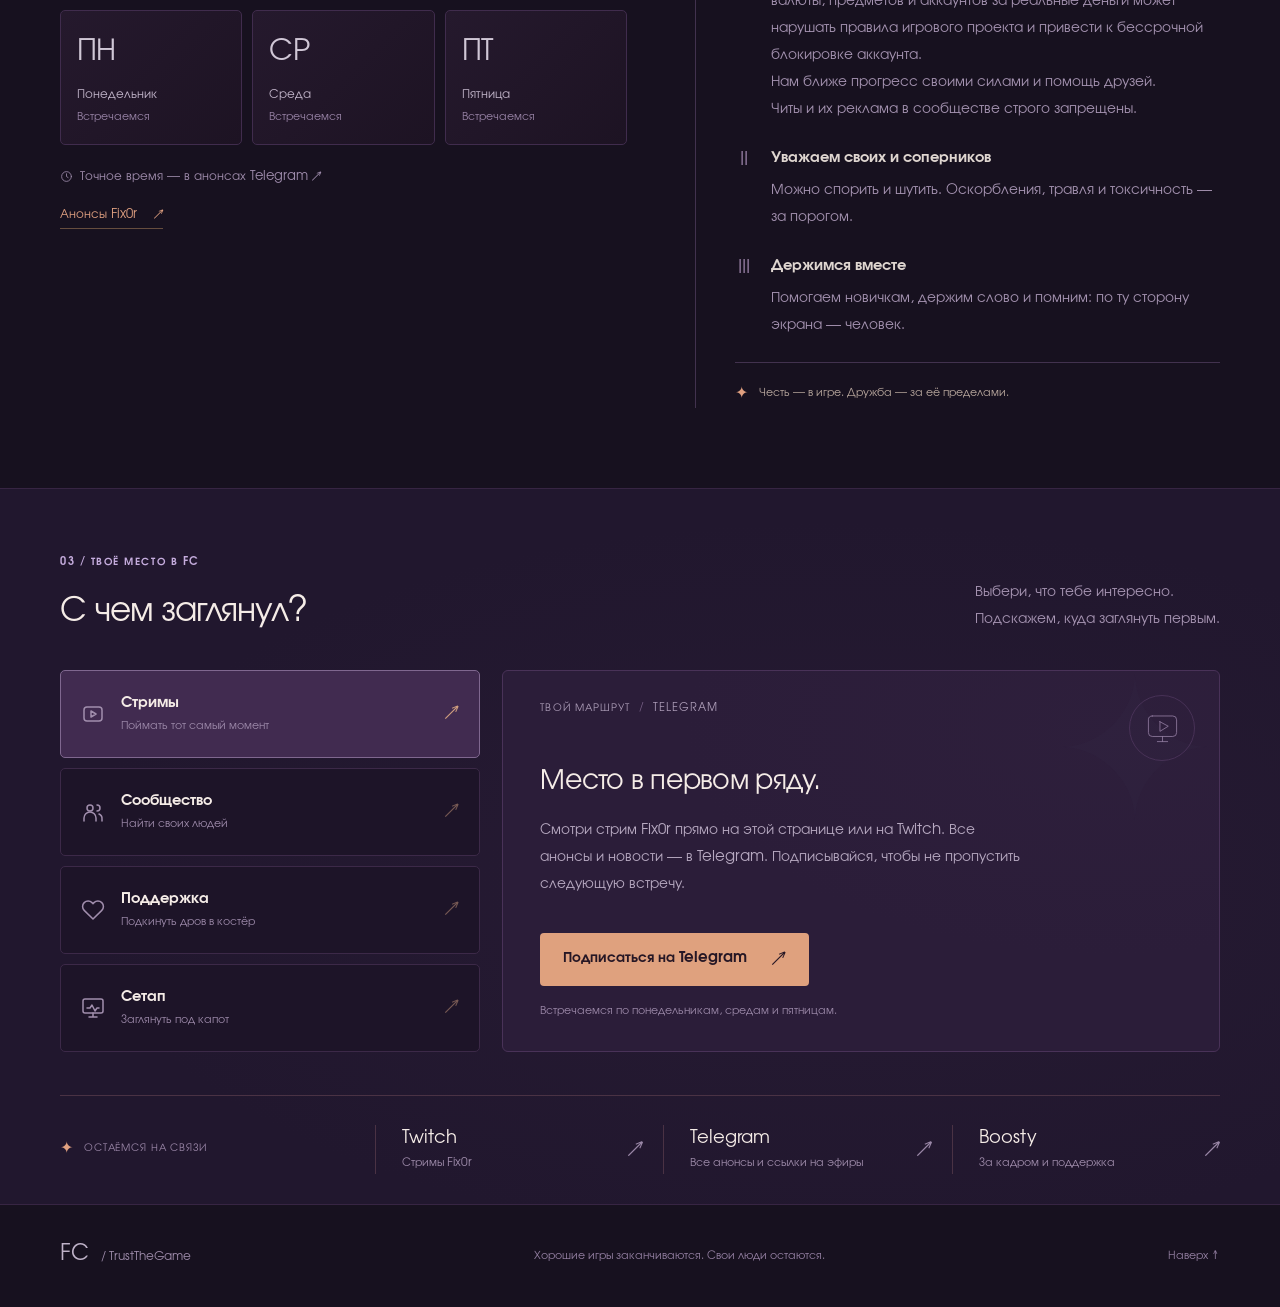
==== commit 0ad1dfc4: "feat: add Fix0r biography and competitive history" ====
--- a/index.html
+++ b/index.html
@@ -15,7 +15,8 @@
   <link rel="stylesheet" href="/telegram-notice.css?v=5">
   <link rel="stylesheet" href="/twitch-player.css?v=1">
   <link rel="stylesheet" href="/stream-navigation.css?v=1">
-  <link rel="stylesheet" href="/theme.css?v=3">
+  <link rel="stylesheet" href="/theme.css?v=4">
+  <link rel="stylesheet" href="/about.css?v=1">
   <script src="/app.js" defer></script>
 </head>
 <body class="site-home">
@@ -27,6 +28,7 @@
     </a>
     <nav aria-label="Основная навигация">
       <a class="live-nav-link" href="#twitch-stream"><span class="live-nav-dot" aria-hidden="true"></span>Прямая трансляция</a>
+      <a class="about-nav-link" href="#about">О себе</a>
       <a href="#schedule">Эфиры</a>
       <a href="#code">Наш кодекс</a>
       <a href="#explore">Найти своё место <span aria-hidden="true">↗</span></a>
@@ -88,6 +90,90 @@
       <p class="twitch-stream-note">Если эфира сейчас нет — загляни в <a href="https://t.me/fix0rStream" target="_blank" rel="noopener noreferrer">Telegram</a> за анонсом следующей встречи.</p>
     </section>
 
+    <section id="about" class="about wrap" aria-labelledby="about-title">
+      <div class="about-heading">
+        <p class="eyebrow">О СЕБЕ / FIX0R</p>
+        <h2 id="about-title">Привет! Я Александр <span aria-hidden="true">😎</span></h2>
+        <p class="about-intro">По образованию — программист. В играх и на стримах — Fix0r.</p>
+      </div>
+      <div class="about-grid">
+        <div class="about-story">
+          <h3>Мечта, которая привела меня на Twitch</h3>
+          <p>Когда-то я мечтал стать профессиональным киберспортсменом в PUBG. Сам собирал команду, играл турниры и периодически стримил на Twitch — и соревновательные матчи, и обычные катки.</p>
+          <p>В 2018 году пробился на тир-2 уровень, но проиграл квалификацию на PGI в Берлине. Дальше всё пошло не по плану: я ушёл с работы ради киберспорта, жил на накопления, а в 2019-м на год выпал из привычной жизни.</p>
+          <p>Потом вернулся — с новыми силами, планами и мыслями. Соревновательный PUBG остался в прошлом. После него был Apex с сильными ребятами, вечера и ночи с кино и шутки везде, где только можно. Игры меняются, а удовольствие от общения остаётся.</p>
+          <details class="about-details about-teams">
+            <summary>Больше о моём пути в PUBG</summary>
+            <div class="about-details-body">
+              <p>Начинал капитаном-коллером в команде RearGuarD, которую собрал сам. Затем выступал за Union, Per Aspera Ad Astra и Hello.</p>
+              <p>Звали в WinStrike и CrowCrowd: с первыми не срослось, вторым отказал. Бывшие тиммейты работали в NaVi — не игроками, если что.</p>
+              <p>Тогда стрим почти целиком был посвящён competitive PUBG. Другие игры появлялись только в перерывах, когда хотелось немного отвлечься.</p>
+            </div>
+          </details>
+          <div class="about-thanks">
+            <p>Рад, что ты здесь. Спасибо за поддержку и мотивацию — я очень это ценю и искренне благодарен каждому. Если тебе у нас хорошо, оставайся и подписывайся!</p>
+            <div class="about-actions">
+              <a class="button primary" href="https://www.twitch.tv/fix0r" target="_blank" rel="noopener noreferrer">Мой Twitch <span aria-hidden="true">↗</span></a>
+              <a class="button secondary" href="https://t.me/fix0rStream" target="_blank" rel="noopener noreferrer">Мой Telegram <span aria-hidden="true">↗</span></a>
+            </div>
+          </div>
+        </div>
+        <div class="about-record" aria-labelledby="about-record-title">
+          <h3 id="about-record-title">Результаты и турнирный опыт</h3>
+          <div class="about-game">
+            <h4>Apex Legends</h4>
+            <div class="about-result">
+              <strong class="about-place">Топ-3</strong>
+              <p>GLL Community Cup #42</p>
+            </div>
+            <div class="about-result">
+              <div class="about-rounds"><strong>Топ-1 <small>Раунд 1</small></strong><strong>Топ-2 <small>Раунд 2</small></strong></div>
+              <p>Квалификация ALGS</p>
+            </div>
+          </div>
+          <div class="about-game">
+            <h4>PUBG <span>2017–2018</span></h4>
+            <div class="about-result">
+              <div class="about-rounds"><strong>Топ-100 <small>RU</small></strong><strong>Топ-500 <small>EU</small></strong></div>
+              <p>Рейтинг FACEIT PUBG</p>
+            </div>
+            <details class="about-details about-tournaments">
+              <summary>Турниры и квалификации <span class="about-count">19</span></summary>
+              <div class="about-details-body">
+                <p class="about-record-note">Мой опыт участия в PUBG за 2017–2018 годы.</p>
+                <h5>Квалификации</h5>
+                <ul>
+                  <li>IEM Katowice 2018 EU Open Qual</li>
+                  <li>PGI Global Invitational CIS Qual</li>
+                  <li>DreamHack PUBG Showdown Austin 2018 Qual</li>
+                  <li>GLL Season 1 EU Open Qual</li>
+                  <li>GLL Season 2 CIS Open Qual</li>
+                  <li>GLL Season 3 CIS Open Qual</li>
+                  <li>OGA Pit Series Open Qual</li>
+                  <li>QIWI Teamplay Open Qual</li>
+                </ul>
+                <h5>Финалы, серии и LAN</h5>
+                <ul>
+                  <li>StarLadder Open Cup Finals</li>
+                  <li>PUBGOnline OpenSeries</li>
+                  <li>MID.TV</li>
+                  <li>XPulZ CIS Tournaments</li>
+                  <li>DreamHack Weekly</li>
+                  <li>Legion Esports</li>
+                  <li>Omen by HP Family Dinner</li>
+                  <li>Company Vacation — Duo — Wild West</li>
+                  <li>Chicken Breakfast — Sanhok EU</li>
+                  <li>MOVE UP Esports PUBG Duo LAN</li>
+                  <li>Alienware Cup Duo LAN</li>
+                </ul>
+              </div>
+            </details>
+          </div>
+        </div>
+      </div>
+    </section>
+
+
     <section class="gathering wrap" aria-label="Встречи и правила сообщества">
       <div id="schedule" class="schedule">
         <p class="eyebrow">01 / ВСТРЕЧАЕМСЯ В ЭФИРЕ</p>
--- a/theme.css
+++ b/theme.css
@@ -20,7 +20,6 @@
 .site-home .hero-art .theme-art-forest { display:none; }
 .dkp-app header { gap:16px; flex-wrap:wrap; }
 .dkp-app .header-tools { flex-wrap:wrap; justify-content:flex-end; }
-.dkp-app .dkp-tavern-art { display:none; }
 @media(max-width:1100px) { .site-home .header nav { flex-basis:100%; } }
 @media(max-width:500px) {
   .site-home .header-tools { gap:8px; }
@@ -91,12 +90,14 @@
 [data-theme="forest"] .dkp-app :where(p,small,.brand span,footer,.announcement-meta) { color:#58604e; }
 [data-theme="forest"] .dkp-app :is(.brand,.identity,label) { color:#283c2e; }
 [data-theme="forest"] .dkp-app :is(.eyebrow,th,footer span) { color:#805436; }
-/* The complete illustration sits below the copy, without any overlay. */
-[data-theme="forest"] .dkp-app aside { background:none; }
-[data-theme="forest"] .dkp-app .crest { display:none; }
-[data-theme="forest"] .dkp-app .dkp-tavern-art {
-  display:block; width:100%; height:auto; max-height:340px;
-  object-fit:contain; margin:20px 0 16px;
+/* Keep the original background placement, with the illustration as the only layer. */
+[data-theme="forest"] .dkp-app aside { background:url('/forest-green.svg') center bottom/cover no-repeat; }
+[data-theme="forest"] .dkp-app .crest { color:#f2e2cbe6; text-shadow:0 2px 4px #283c2e; }
+@media(min-width:801px) {
+  [data-theme="forest"] .dkp-app aside :is(h1,p,small) {
+    color:#fff5e5;
+    text-shadow:0 1px 2px #1d3021,1px 0 #1d3021,-1px 0 #1d3021,0 -1px #1d3021;
+  }
 }
 [data-theme="forest"] .dkp-app .card { background:#f9efdf; border-color:#c2bba3; box-shadow:0 16px 60px #36483810; }
 [data-theme="forest"] .dkp-app :is(input,select,textarea) { background:#fff8ed; color:#283c2e; border-color:#8d927d; color-scheme:light; }
@@ -145,4 +146,4 @@
 [data-theme="forest"] .dkp-app .announcement-banner { background:#efdfc2; border-color:#b79466; }
 [data-theme="forest"] .dkp-app .announcement-banner :is(summary,summary strong,small) { color:#674725; }
 [data-theme="forest"] .dkp-app .announcement-body { color:#283c2e; }
-@media(max-width:800px) { [data-theme="forest"] .dkp-app .dkp-tavern-art { display:none; } }
+@media(max-width:800px) { [data-theme="forest"] .dkp-app aside { background:none; } }
--- a/about.css
+++ b/about.css
@@ -0,0 +1,53 @@
+/* Biography and competitive history use the active site's shared palette. */
+.site-home .header nav a.about-nav-link { display:inline-flex; align-items:center; min-height:44px; }
+.about { padding-top:64px; padding-bottom:64px; border-top:1px solid var(--line); scroll-margin-top:24px; }
+.about-heading { margin-bottom:32px; }
+.about .eyebrow { margin:0 0 16px; color:var(--copper); }
+.about h2 { margin:0 0 14px; }
+.about-intro { margin:0; color:var(--muted); font-size:17px; }
+.about-grid { display:grid; grid-template-columns:minmax(0,1.3fr) minmax(0,1fr); gap:56px; align-items:start; }
+.about h3 { margin:0 0 20px; font-size:21px; font-weight:600; line-height:1.4; letter-spacing:-.02em; }
+.about-story>p,.about-details-body>p,.about-thanks>p { color:var(--muted); margin:0 0 18px; line-height:1.85; }
+.about-details { border-top:1px solid var(--line); border-bottom:1px solid var(--line); }
+.about-details>summary { display:flex; align-items:center; gap:12px; min-height:54px; padding:14px 0; color:var(--ink); font-size:14px; font-weight:600; line-height:1.6; cursor:pointer; list-style:none; }
+.about-details>summary::-webkit-details-marker { display:none; }
+.about-details>summary::after { content:'+'; margin-left:auto; color:var(--copper); font-size:24px; font-weight:400; line-height:1; }
+.about-details[open]>summary::after { content:'−'; }
+.about-details>summary:hover { color:var(--copper); }
+.about-details-body { padding:4px 0 18px; font-size:14px; }
+.about-details-body>p:last-child { margin-bottom:0; }
+.about-thanks { margin-top:24px; }
+.about-actions { display:flex; flex-wrap:wrap; gap:12px; margin-top:22px; }
+.about-actions .button { min-height:46px; }
+.about-record { padding:26px; background:var(--bg2); border:1px solid var(--line); border-radius:12px; }
+.about-game+.about-game { margin-top:24px; padding-top:24px; border-top:1px solid var(--line); }
+.about-game h4 { display:flex; align-items:baseline; justify-content:space-between; flex-wrap:wrap; gap:8px; margin:0 0 14px; color:var(--accent); font-size:13px; font-weight:600; letter-spacing:.06em; }
+.about-game h4>span { color:var(--muted); font-size:12px; font-weight:400; letter-spacing:0; }
+.about-result { border-left:2px solid var(--copper); padding-left:16px; }
+.about-result+.about-result { margin-top:20px; }
+.about-place,.about-rounds>strong { display:block; font-size:27px; font-weight:600; line-height:1.35; letter-spacing:-.03em; color:var(--ink); }
+.about-result p { margin:5px 0 0; color:var(--muted); font-size:13px; }
+.about-rounds { display:flex; flex-wrap:wrap; gap:12px 28px; }
+.about-rounds small { display:block; margin-top:3px; color:var(--muted); font-size:12px; font-weight:400; letter-spacing:0; }
+.about-tournaments { margin-top:22px; border-bottom:0; }
+.about-tournaments>summary { padding-bottom:0; }
+.about-tournaments[open]>summary { padding-bottom:14px; }
+.about-count { color:var(--copper); font-size:12px; font-weight:400; }
+.about-record-note { font-size:12px; }
+.about-details h5 { margin:20px 0 10px; font-size:13px; font-weight:600; color:var(--ink); }
+.about-details ul { margin:0; padding-left:18px; color:var(--muted); }
+.about-details li { margin:0 0 8px; padding-left:3px; overflow-wrap:anywhere; }
+.about-details li::marker { color:var(--copper); }
+@media(max-width:1050px) { .about-grid { gap:30px; } .about-record { padding:22px; } }
+@media(max-width:760px) {
+  .about { padding-top:44px; padding-bottom:44px; }
+  .about-heading { margin-bottom:26px; }
+  .about-intro { font-size:15px; }
+  .about-grid { grid-template-columns:1fr; gap:32px; }
+  .about h3 { font-size:19px; }
+  .about-story>p,.about-thanks>p { font-size:15px; }
+  .about-record { padding:22px 20px; }
+  .about-actions .button { flex:1 1 150px; justify-content:space-between; }
+  .about-details>summary { font-size:13px; }
+}
+@media(max-width:370px) { .about-record { padding:20px 16px; } .about-rounds { gap:12px 20px; } }
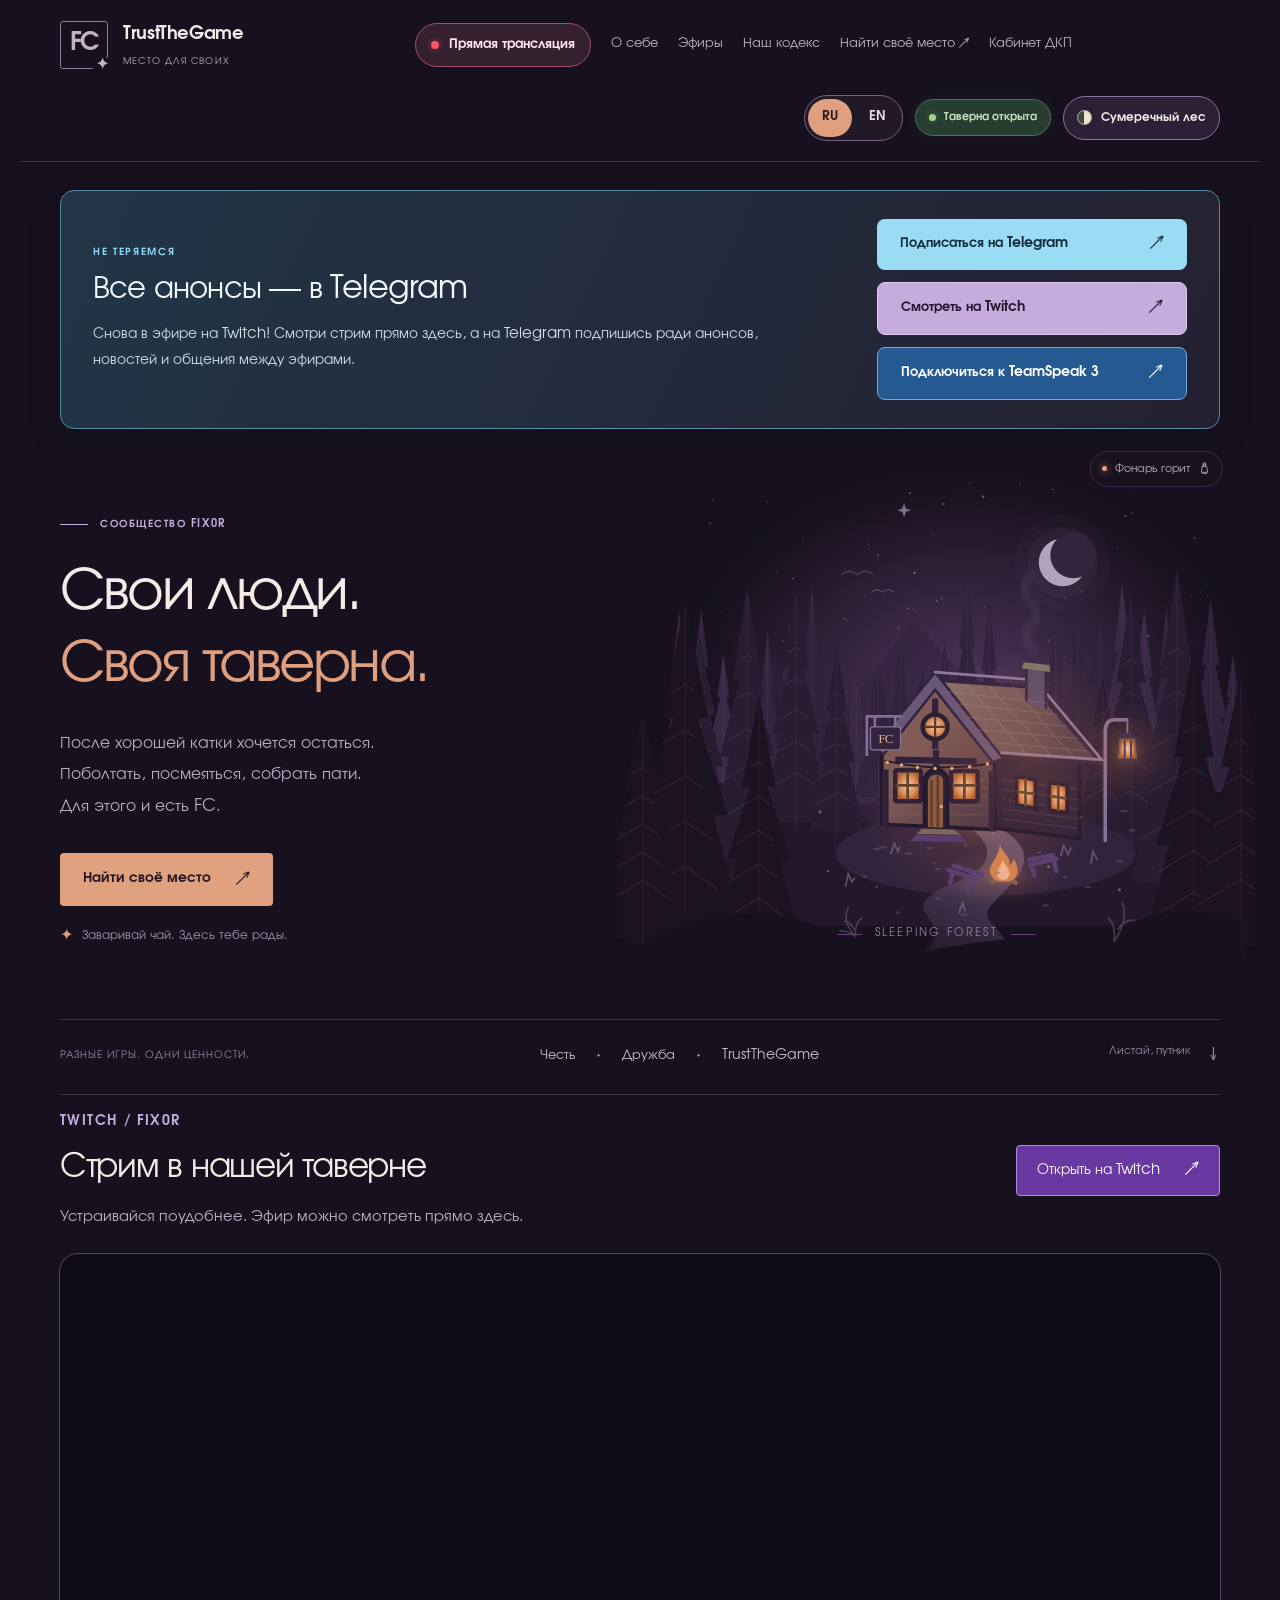
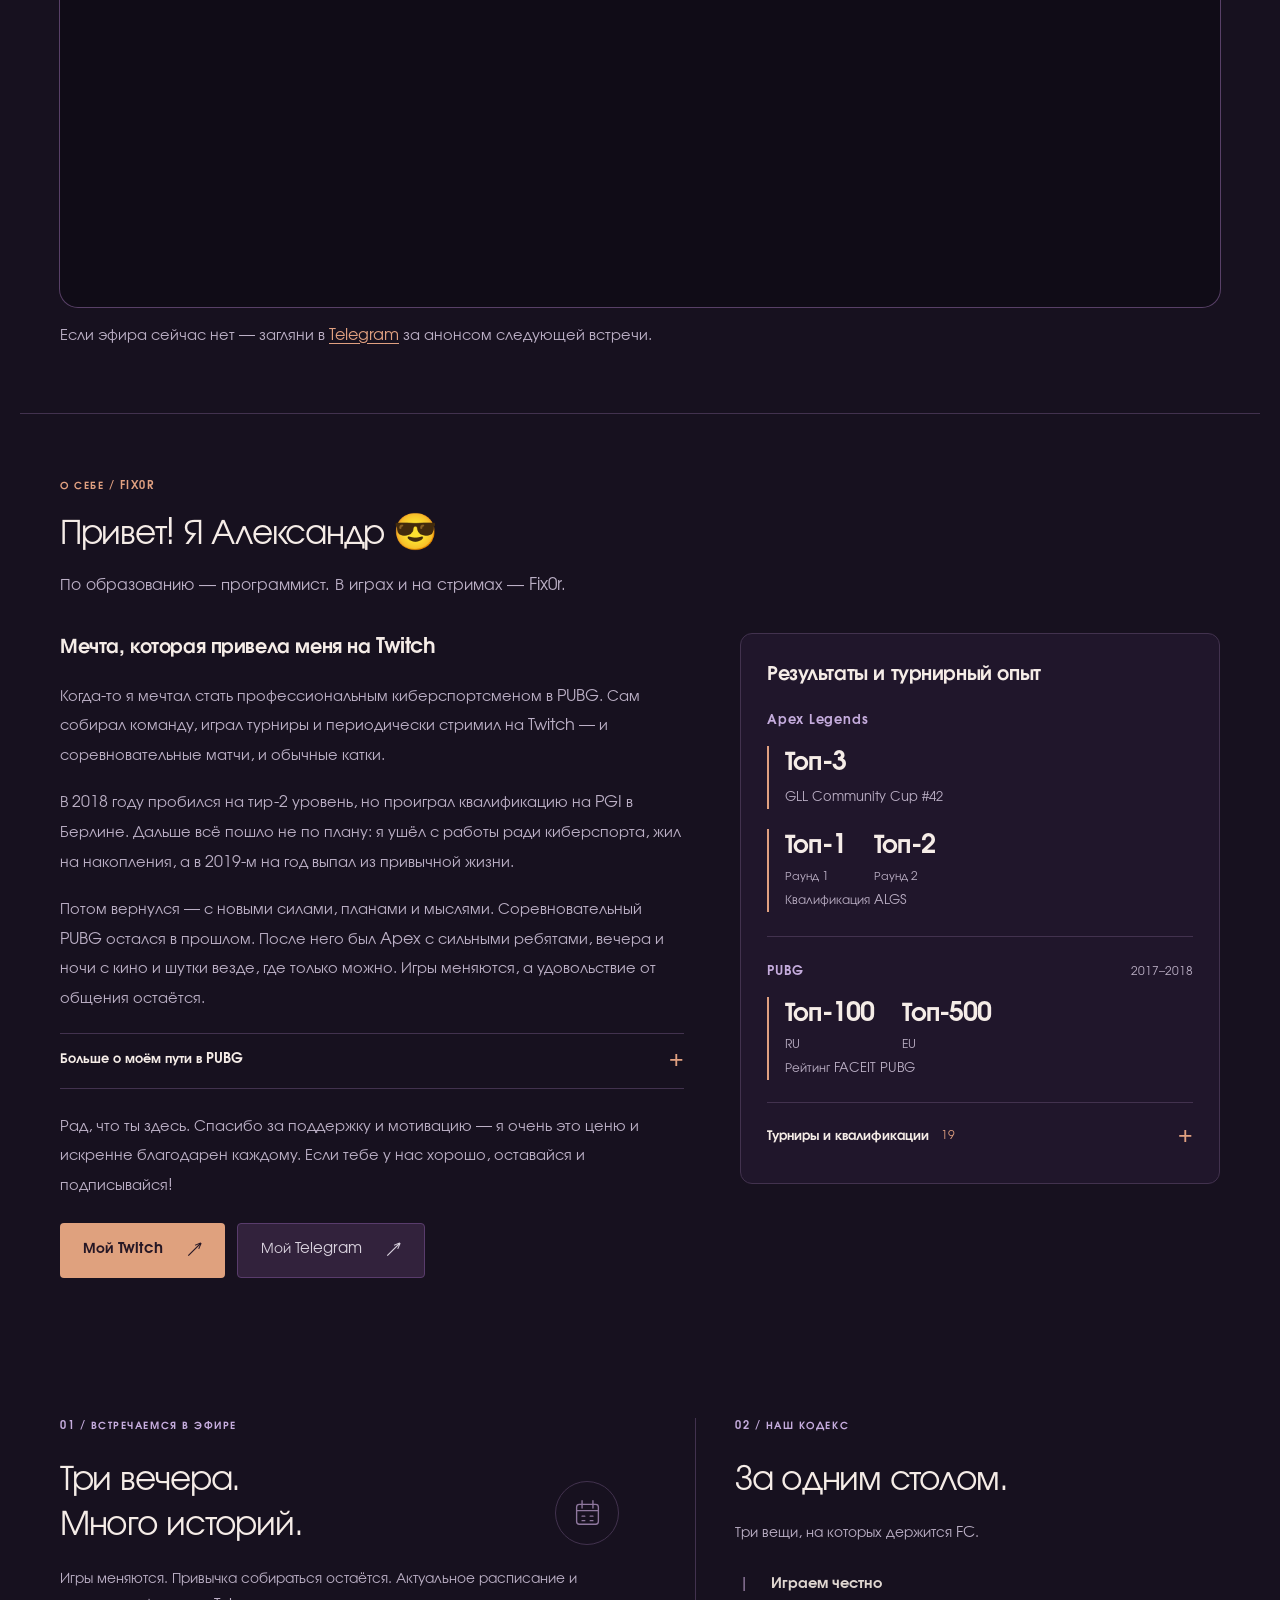
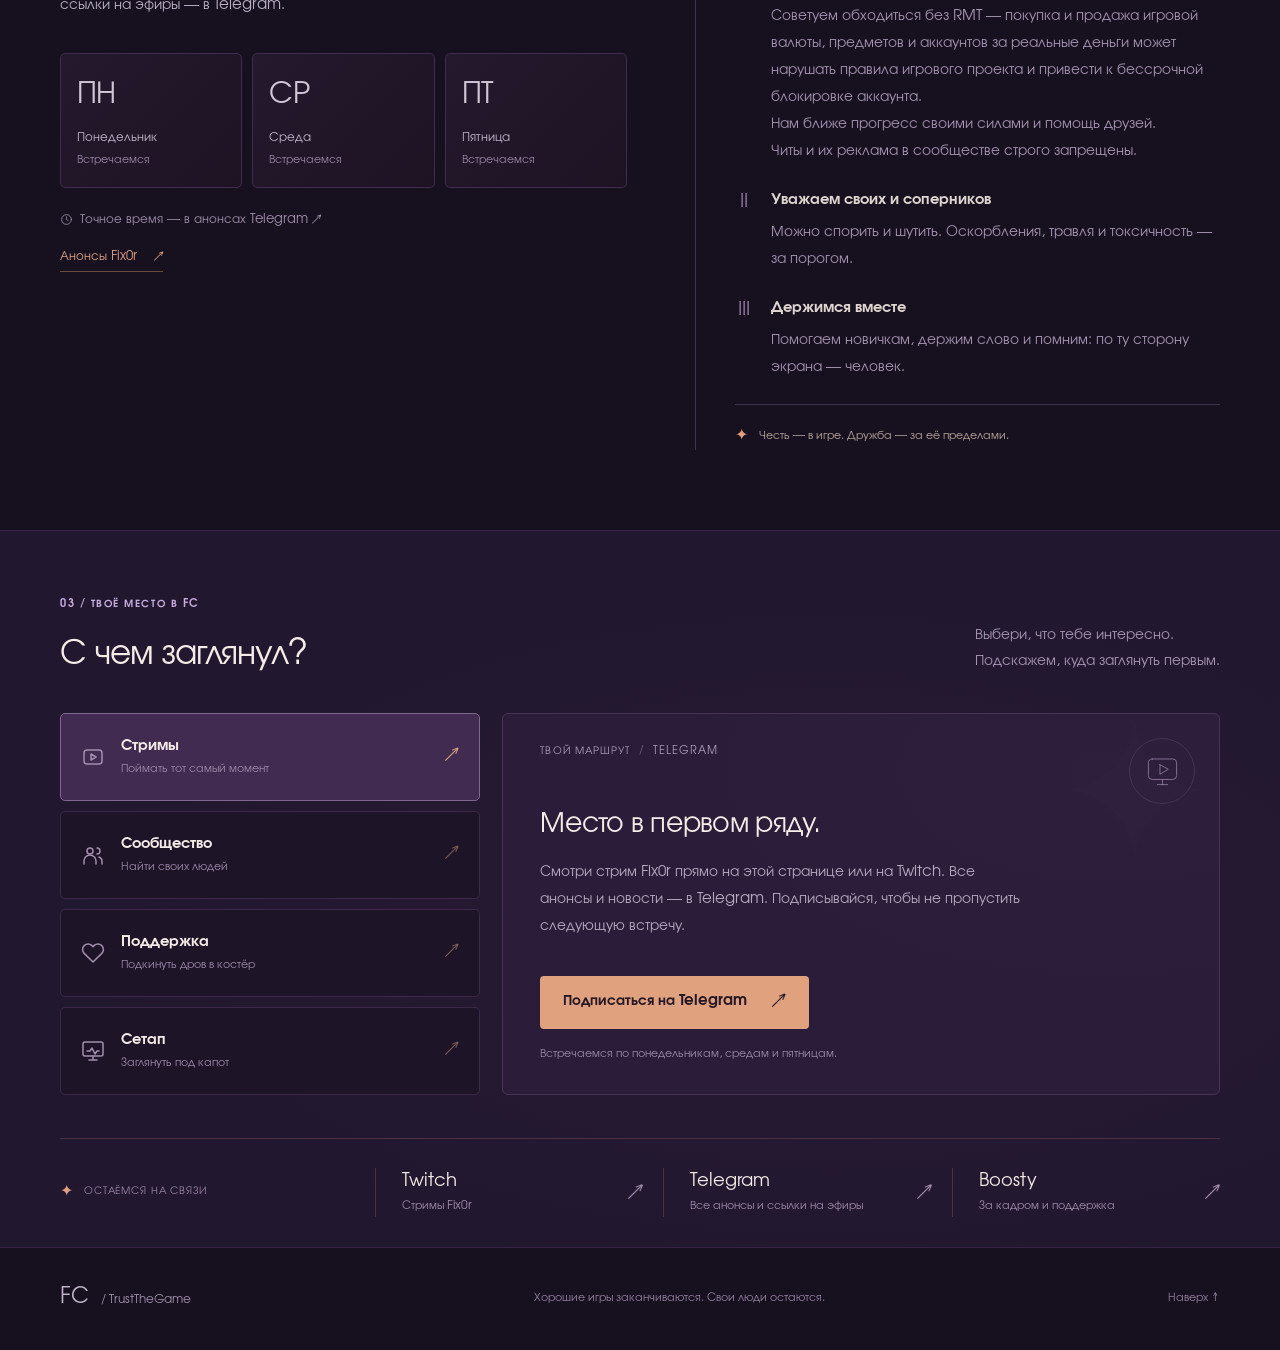
==== commit a94eff2b: "Add complete RU/EN interface and shared language switch" ====
--- a/index.html
+++ b/index.html
@@ -1,5 +1,5 @@
 <!doctype html>
-<html lang="ru">
+<html lang="ru" data-home-language="ru">
 <head>
   <meta charset="UTF-8">
   <meta name="viewport" content="width=device-width, initial-scale=1.0">
@@ -8,7 +8,8 @@
   <meta name="description" content="Уютная таверна FC / TrustTheGame. Стримы Fix0r, дружба и честная игра. Встречаемся в понедельник, среду и пятницу.">
   <title>FC / TrustTheGame — Своя таверна</title>
   <link rel="icon" type="image/svg+xml" href="/favicon.svg">
-  <script src="/theme.js?v=2"></script>
+  <script src="/language.js?v=1"></script>
+  <script src="/theme.js?v=3"></script>
   <link rel="stylesheet" href="/style.css?v=8">
   <link rel="preload" href="/fonts/URWGothic-Book.otf" as="font" type="font/otf" crossorigin>
   <link rel="stylesheet" href="/typography.css">
@@ -17,7 +18,8 @@
   <link rel="stylesheet" href="/stream-navigation.css?v=1">
   <link rel="stylesheet" href="/theme.css?v=4">
   <link rel="stylesheet" href="/about.css?v=1">
-  <script src="/app.js" defer></script>
+  <link rel="stylesheet" href="/language.css?v=1">
+  <script src="/app.js?v=2" defer></script>
 </head>
 <body class="site-home">
   <a class="skip-link" href="#main">Перейти к содержимому</a>
@@ -32,8 +34,8 @@
       <a href="#schedule">Эфиры</a>
       <a href="#code">Наш кодекс</a>
       <a href="#explore">Найти своё место <span aria-hidden="true">↗</span></a>
-    <a href="/dkp/">Кабинет ДКП</a></nav>
-    <div class="header-tools"><span class="welcome-badge" aria-label="Таверна открыта"><span class="welcome-dot" aria-hidden="true"></span>Таверна открыта</span><button class="theme-toggle" type="button" data-theme-toggle aria-label="Тема «Лес и крем»" aria-pressed="false" hidden><span class="theme-swatch" aria-hidden="true"></span><span data-theme-label>Сумеречный лес</span></button></div>
+    <a href="/dkp/?lang=ru">Кабинет ДКП</a></nav>
+    <div class="header-tools"><div class="language-switch" role="group" aria-label="Язык сайта"><a href="/?lang=ru" data-language="ru" lang="ru" hreflang="ru" aria-label="Русский" aria-current="true">RU</a><a href="/en/?lang=en" data-language="en" lang="en" hreflang="en" aria-label="English">EN</a></div><span class="welcome-badge" aria-label="Таверна открыта"><span class="welcome-dot" aria-hidden="true"></span>Таверна открыта</span><button class="theme-toggle" type="button" data-theme-toggle aria-label="Тема «Лес и крем»" aria-pressed="false" hidden><span class="theme-swatch" aria-hidden="true"></span><span data-theme-label>Сумеречный лес</span></button></div>
   </header>
   <main id="main">
     <section class="telegram-notice wrap" aria-labelledby="telegram-title">
--- a/language.css
+++ b/language.css
@@ -0,0 +1,41 @@
+.language-switch {
+  display: inline-flex;
+  flex: 0 0 auto;
+  align-items: center;
+  gap: 3px;
+  padding: 3px;
+  border: 1px solid #77617f;
+  border-radius: 999px;
+  background: #211928;
+}
+.language-switch a {
+  display: inline-flex;
+  align-items: center;
+  justify-content: center;
+  min-width: 44px;
+  min-height: 38px;
+  padding: 7px 10px;
+  border-radius: 999px;
+  color: #e8dce9;
+  font: inherit;
+  font-size: 13px;
+  font-weight: 700;
+  line-height: 1.3;
+  text-decoration: none;
+}
+.language-switch a[aria-current] { background: #e0a080; color: #251820; }
+.language-switch a:hover { box-shadow: inset 0 0 0 1px currentColor; }
+.language-switch a:focus-visible { outline: 3px solid #e0a080; outline-offset: 3px; }
+[data-theme="forest"] .language-switch { background: #eee2cd; border-color: #8a8f78; }
+[data-theme="forest"] .language-switch a { color: #344635; }
+[data-theme="forest"] .language-switch a[aria-current] { background: #364838; color: #fff7e8; }
+.header-tools { flex-wrap: wrap; }
+html[lang="en"] .day-abbr { font-size: clamp(22px, 3vw, 32px); }
+html[lang="en"] .hero h1 { font-size: clamp(42px, 5vw, 76px); }
+@media (max-width: 760px) {
+  .language-switch a { min-height: 40px; }
+  .site-home .header-tools { width: 100%; justify-content: flex-start; margin-left: 0; }
+  html[lang="en"] .site-home .header nav { gap: 10px 14px; }
+  html[lang="en"] .day > span:not(.day-abbr) { font-size: 12px; }
+  html[lang="en"] .day small { font-size: 11px; }
+}
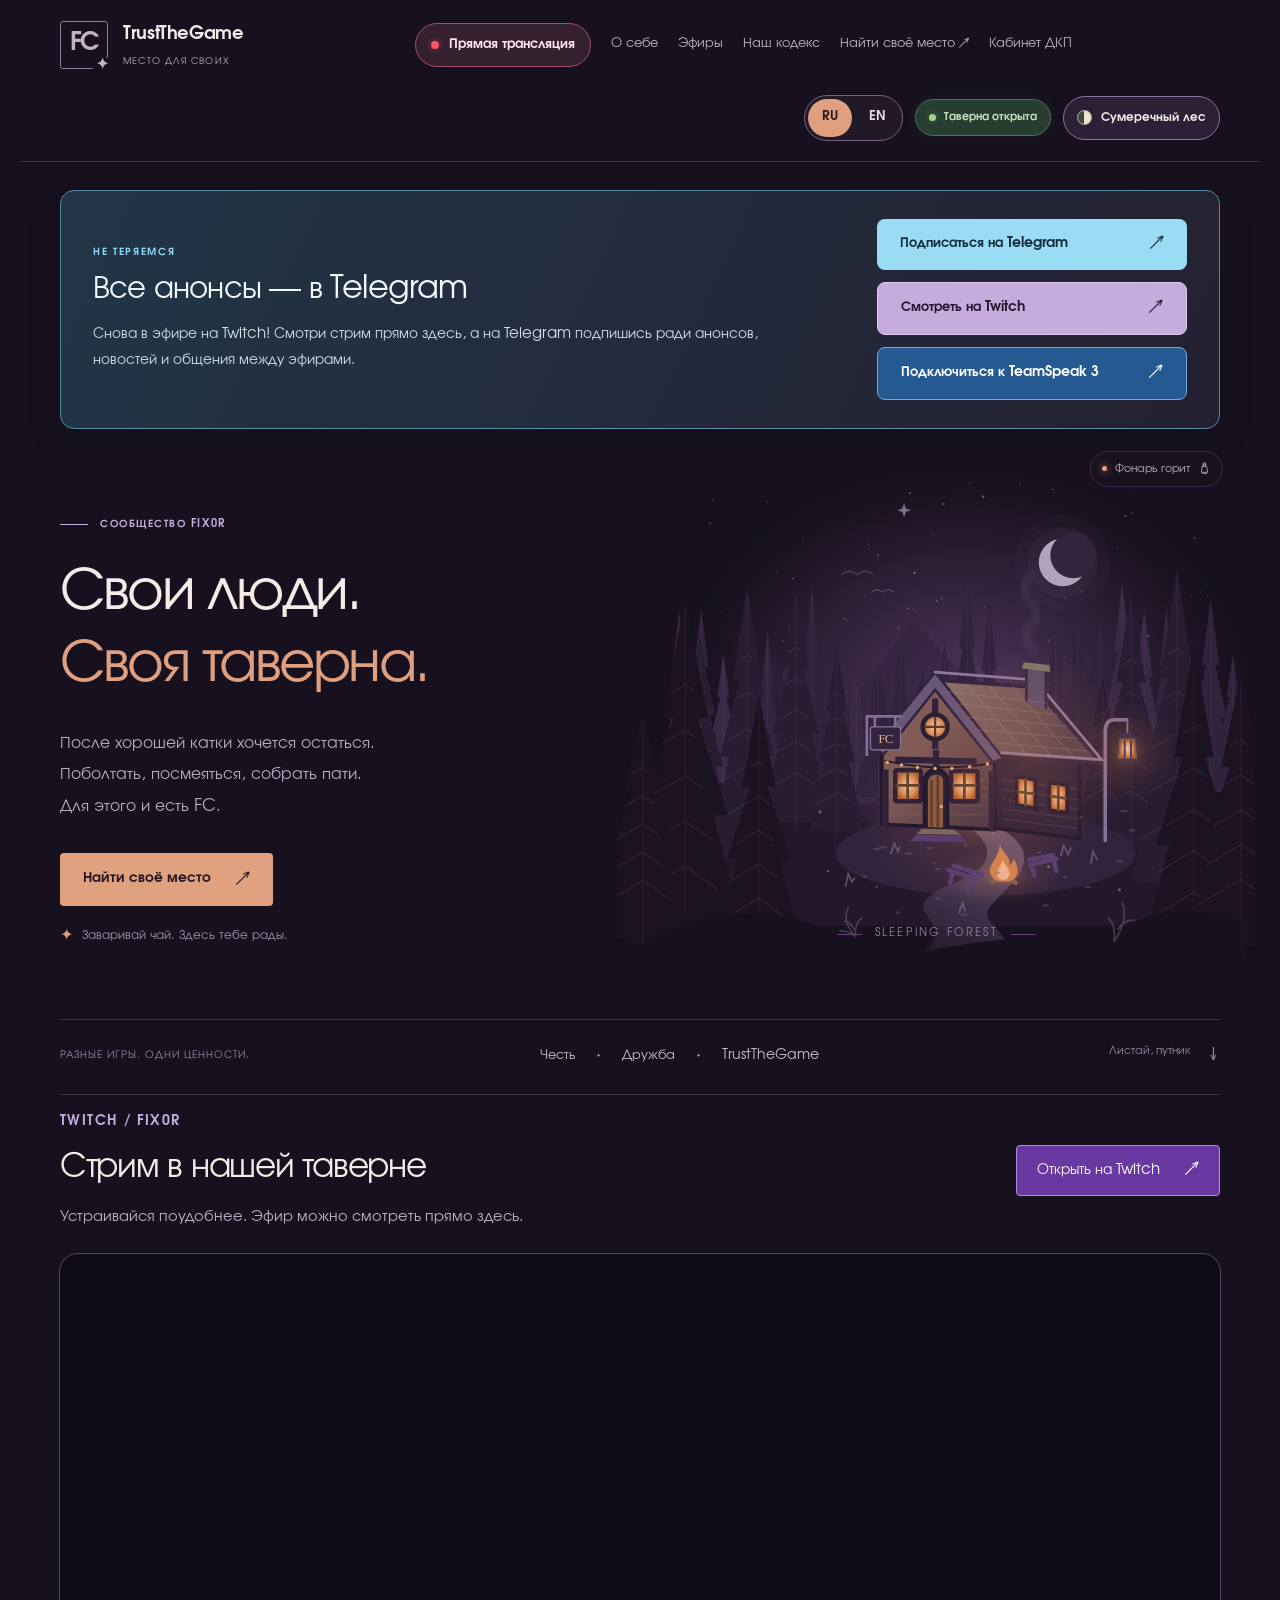
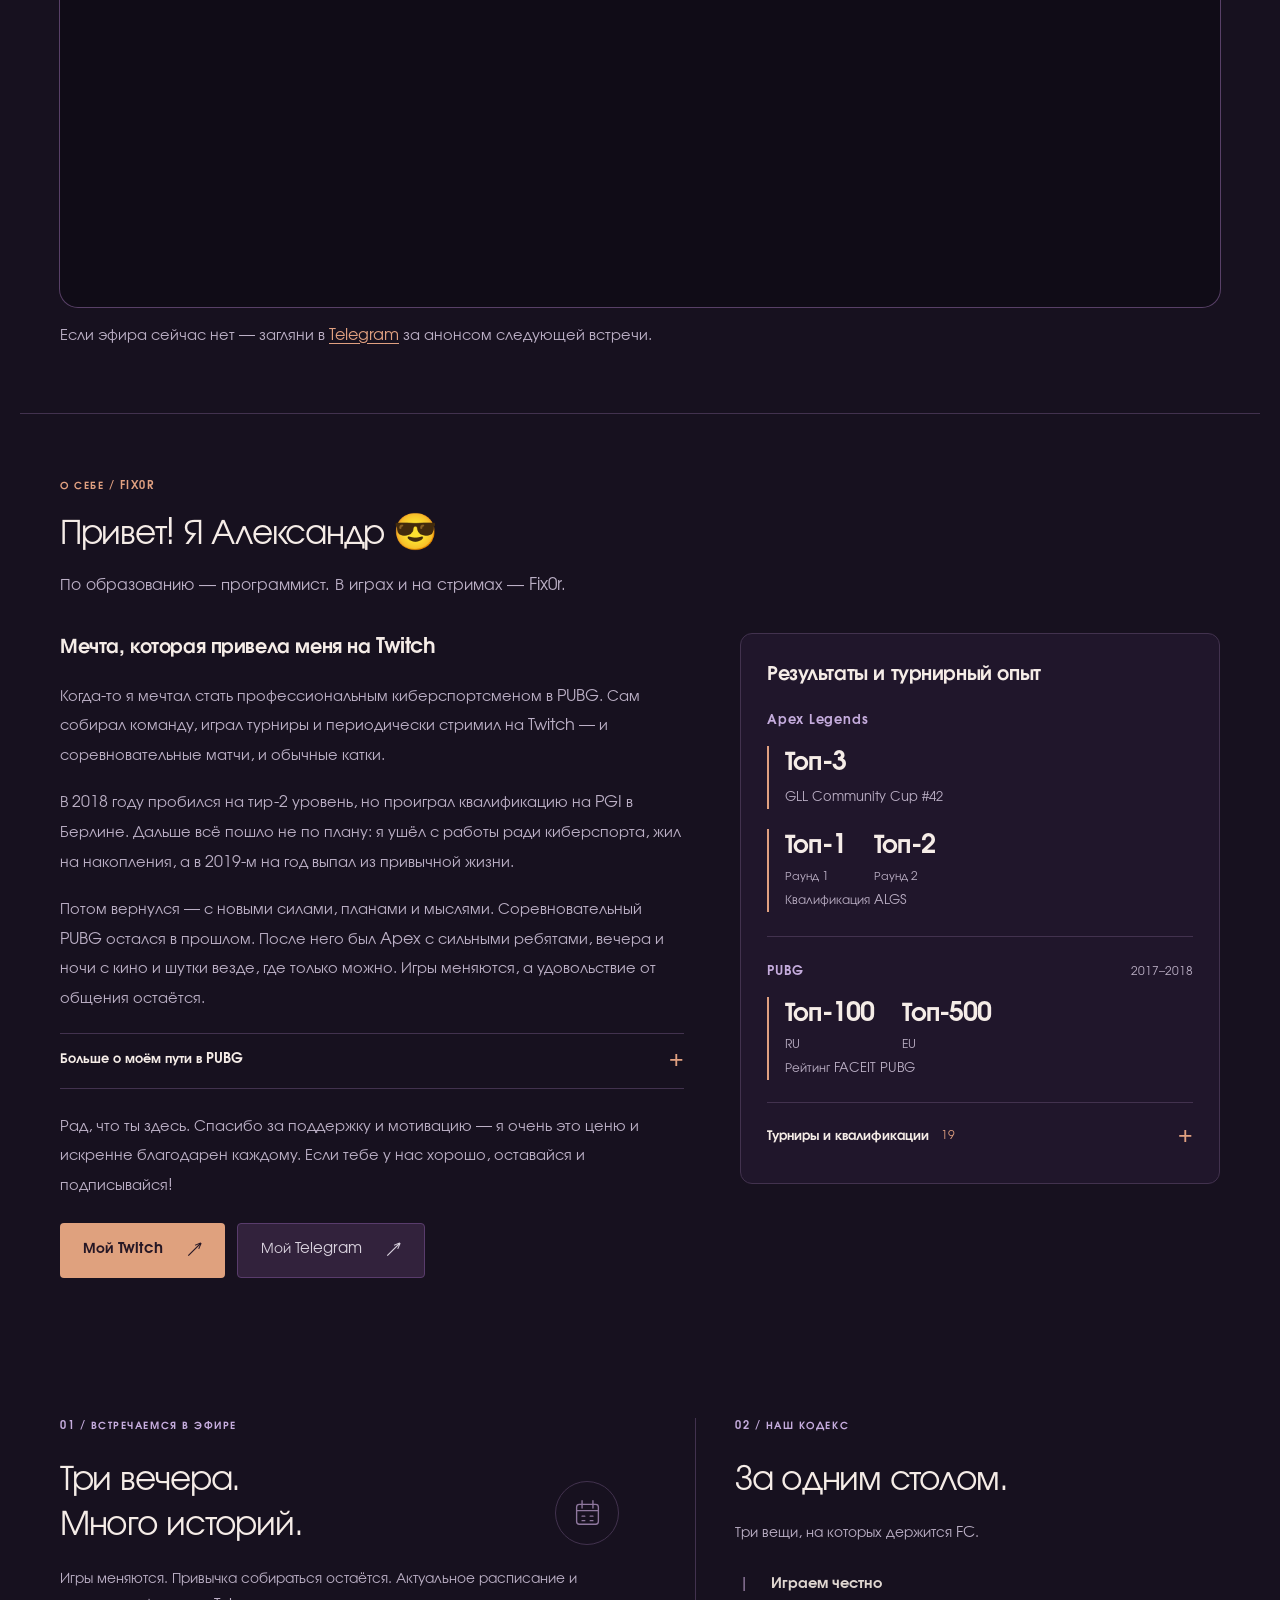
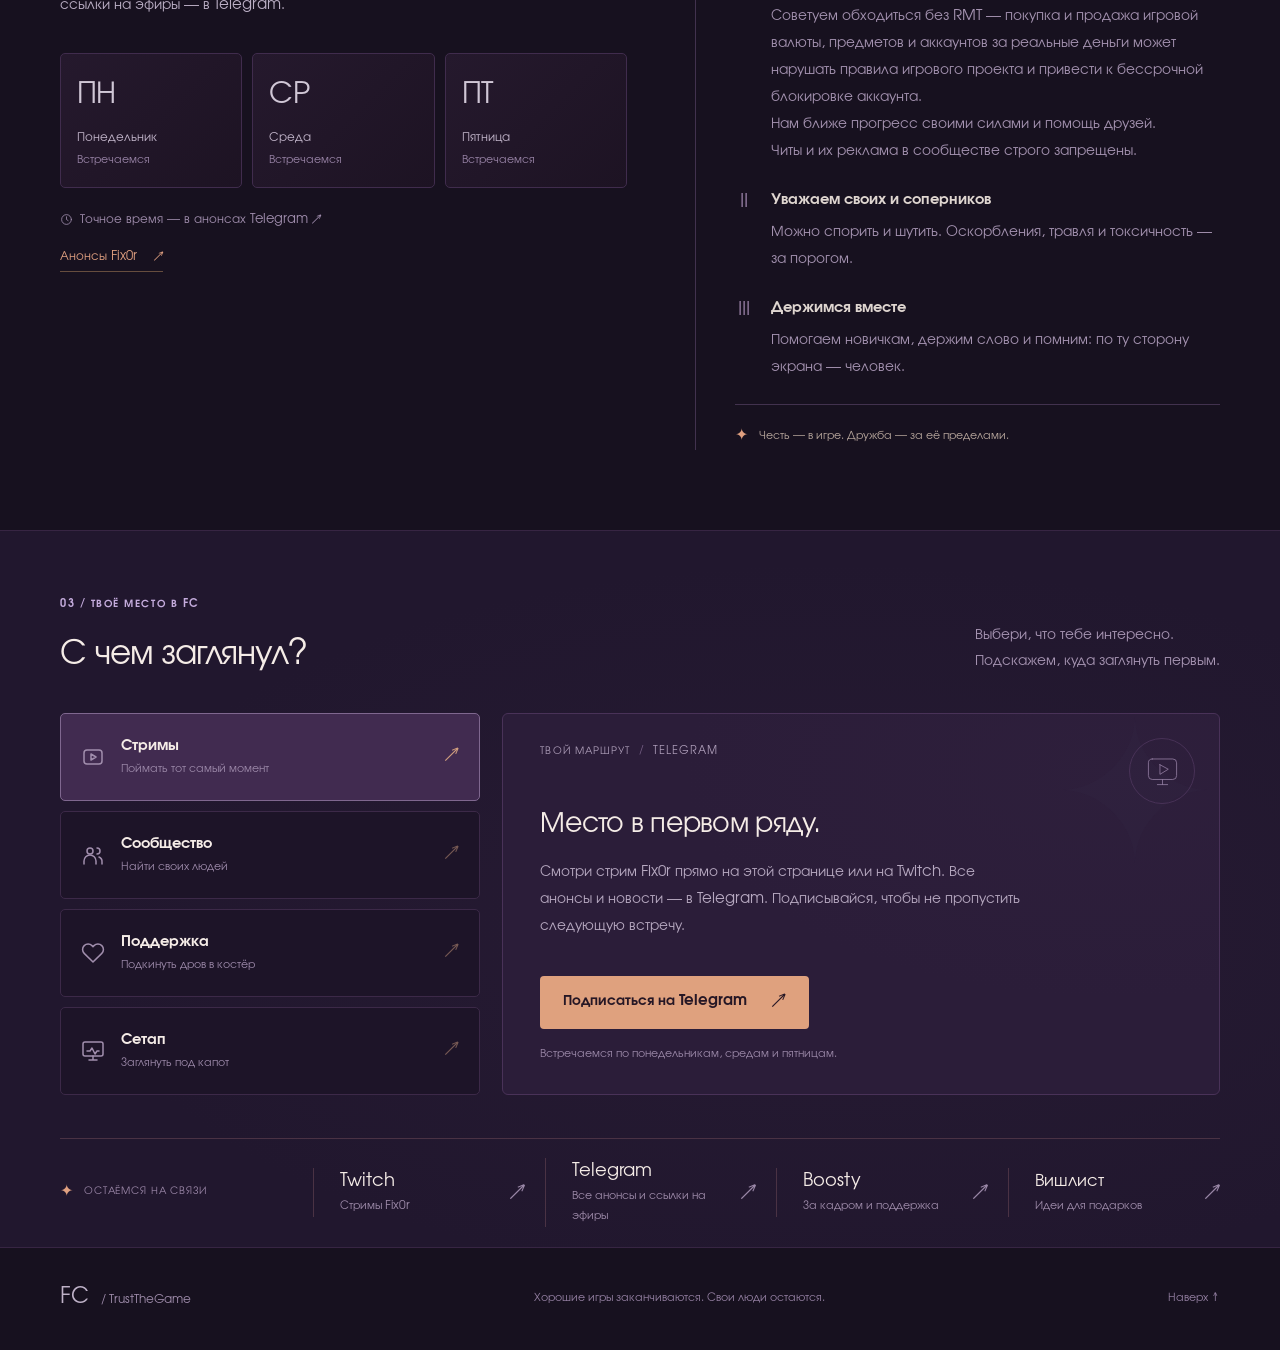
==== commit 2be0d875: "Add Followish wishlist to homepage support and platform links" ====
--- a/index.html
+++ b/index.html
@@ -12,7 +12,7 @@
   <script src="/theme.js?v=3"></script>
   <link rel="stylesheet" href="/style.css?v=8">
   <link rel="preload" href="/fonts/URWGothic-Book.otf" as="font" type="font/otf" crossorigin>
-  <link rel="stylesheet" href="/typography.css">
+  <link rel="stylesheet" href="/typography.css?v=2">
   <link rel="stylesheet" href="/telegram-notice.css?v=5">
   <link rel="stylesheet" href="/twitch-player.css?v=1">
   <link rel="stylesheet" href="/stream-navigation.css?v=1">
@@ -20,8 +20,9 @@
   <link rel="stylesheet" href="/about.css?v=1">
   <link rel="stylesheet" href="/language.css?v=1">
   <script src="/app.js?v=2" defer></script>
+  <script src="/metrics.js?v=2" defer></script>
 </head>
-<body class="site-home">
+<body class="site-home" data-metrics-page="home">
   <a class="skip-link" href="#main">Перейти к содержимому</a>
   <header class="header wrap">
     <a class="brand" href="#home" aria-label="FC / TrustTheGame — главная">
@@ -232,11 +233,14 @@
               <span class="panel-footnote">Сервер: <strong style="overflow-wrap:anywhere">sleepingforest.cleanvoice.ru</strong><br>Нужен установленный TeamSpeak 3. Если кнопка не сработала, открой «Подключения → Подключиться» и введи адрес сервера.</span>
             </div>
             <div id="panel-support" class="interest-panel" role="tabpanel" aria-labelledby="tab-support" tabindex="0" hidden>
-              <span class="panel-tag">ТВОЙ МАРШРУТ <span aria-hidden="true">/</span> BOOSTY</span>
+              <span class="panel-tag">ТВОЙ МАРШРУТ <span aria-hidden="true">/</span> ПОДДЕРЖКА</span>
               <div class="panel-emblem" aria-hidden="true"><svg viewBox="0 0 64 64"><path d="M32 55 11 34a13 13 0 0 1 18-19l3 3 3-3a13 13 0 0 1 18 19L32 55Z"/><path d="m32 25 2 6 6 1-6 2-2 6-2-6-6-2 6-1 2-6Z"/></svg></div>
               <h3>Пусть огонь горит.</h3>
               <p>На Boosty — история FC, внутренняя кухня стрима, боты и технические эксперименты Fix0r. Поддержка помогает всему этому жить. А быть своим можно и без подписки.</p>
-              <a class="button primary" href="https://boosty.to/fix0r" target="_blank" rel="noopener noreferrer">Заглянуть на Boosty <span aria-hidden="true">↗</span></a>
+              <div class="community-actions">
+                <a class="button primary" href="https://boosty.to/fix0r" target="_blank" rel="noopener noreferrer">Заглянуть на Boosty <span aria-hidden="true">↗</span></a>
+                <a class="button secondary" href="https://followish.io/app/wishlists/phyn38iezvdkqs" target="_blank" rel="noopener noreferrer">Открыть вишлист <span aria-hidden="true">↗</span></a>
+              </div>
               <span class="panel-footnote">Спасибо, что помогаешь таверне жить.</span>
             </div>
             <div id="panel-setup" class="interest-panel setup-panel" role="tabpanel" aria-labelledby="tab-setup" tabindex="0" hidden>
@@ -254,6 +258,7 @@
           <a class="place" href="https://www.twitch.tv/fix0r" target="_blank" rel="noopener noreferrer"><span><strong>Twitch</strong><small>Стримы Fix0r</small></span><span aria-hidden="true">↗</span></a>
           <a class="place" href="https://t.me/fix0rStream" target="_blank" rel="noopener noreferrer"><span><strong>Telegram</strong><small>Все анонсы и ссылки на эфиры</small></span><span aria-hidden="true">↗</span></a>
           <a class="place" href="https://boosty.to/fix0r" target="_blank" rel="noopener noreferrer"><span><strong>Boosty</strong><small>За кадром и поддержка</small></span><span aria-hidden="true">↗</span></a>
+          <a class="place" href="https://followish.io/app/wishlists/phyn38iezvdkqs" target="_blank" rel="noopener noreferrer"><span><strong>Вишлист</strong><small>Идеи для подарков</small></span><span aria-hidden="true">↗</span></a>
         </div>
       </div>
     </section>
--- a/typography.css
+++ b/typography.css
@@ -91,7 +91,7 @@
 .specs, .full-setup { font-size: 14px; line-height: 1.65; }
 .specs > div { padding: 9px 0; }
 .specs dd { overflow-wrap: anywhere; }
-.places { grid-template-columns: 1.1fr 1fr 1fr 1fr; gap: 20px; }
+.places { grid-template-columns: 1.1fr repeat(4, minmax(0, 1fr)); gap: 20px; }
 .places-label { font-size: 11px; letter-spacing: .08em; }
 .place strong { font-size: 18px; }
 .place small { font-size: 12px; line-height: 1.65; }
@@ -110,7 +110,7 @@
   .navigator { grid-template-columns: .9fr 1.3fr; }
   .interest { padding: 17px 14px; gap: 12px; }
   .interest-panel { padding: 27px; }
-  .places { grid-template-columns: repeat(3, 1fr); gap: 20px; padding: 24px 0; }
+  .places { grid-template-columns: repeat(4, minmax(0, 1fr)); gap: 20px; padding: 24px 0; }
   .places-label { grid-column: 1 / -1; }
   .places > .place:nth-child(2) { border-left: 0; padding-left: 0; }
 }
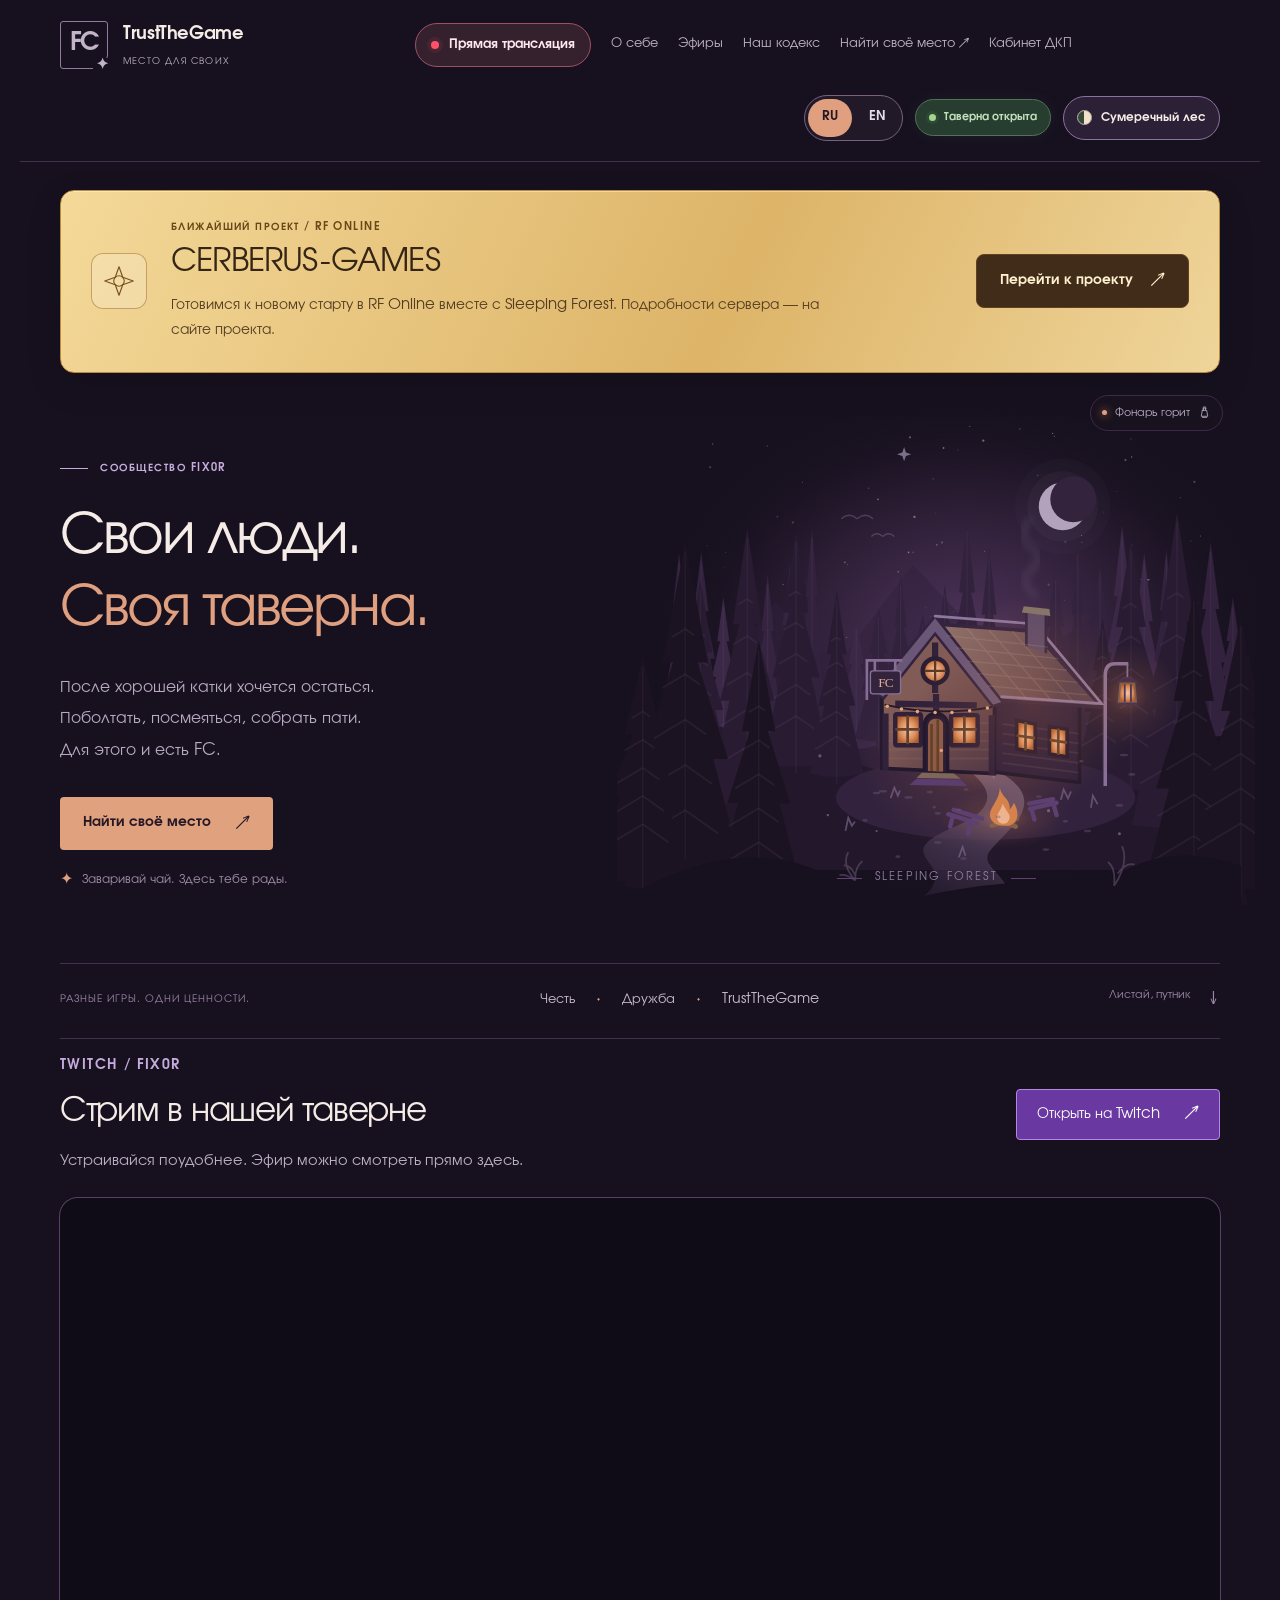
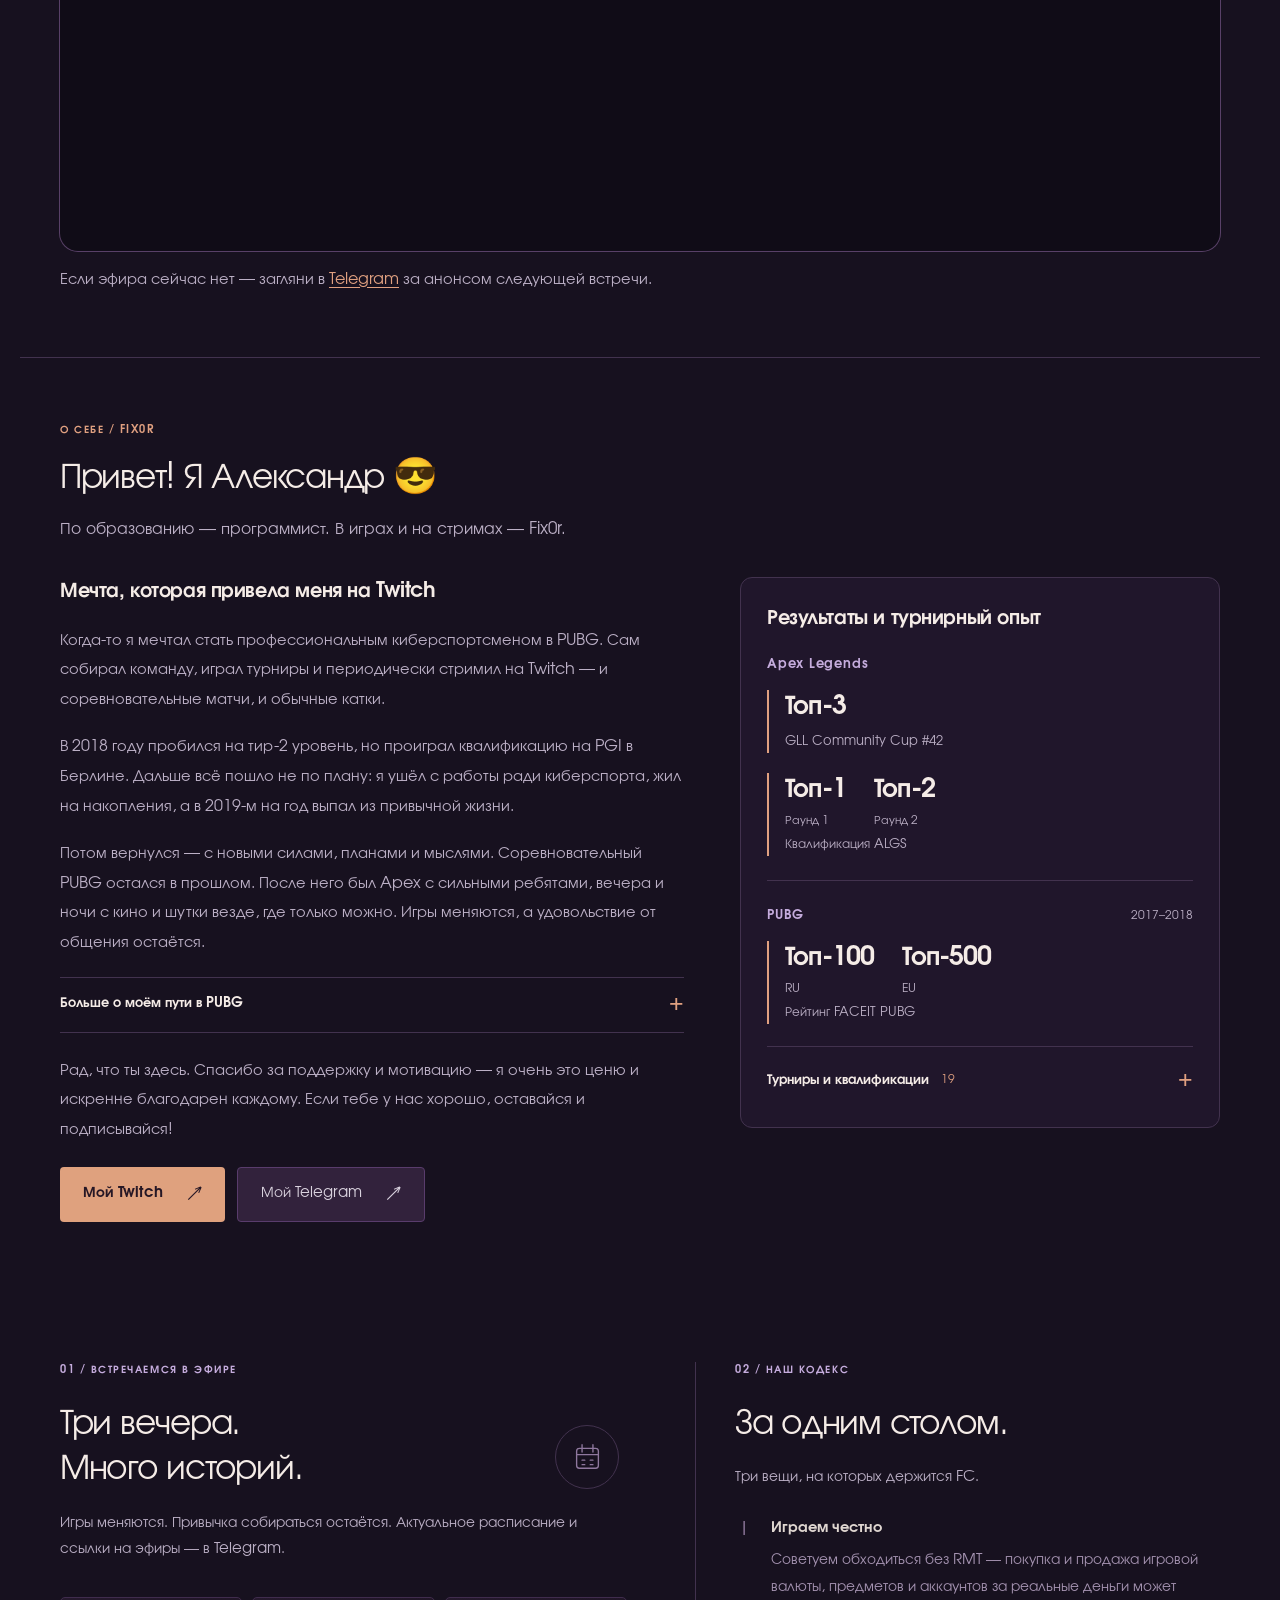
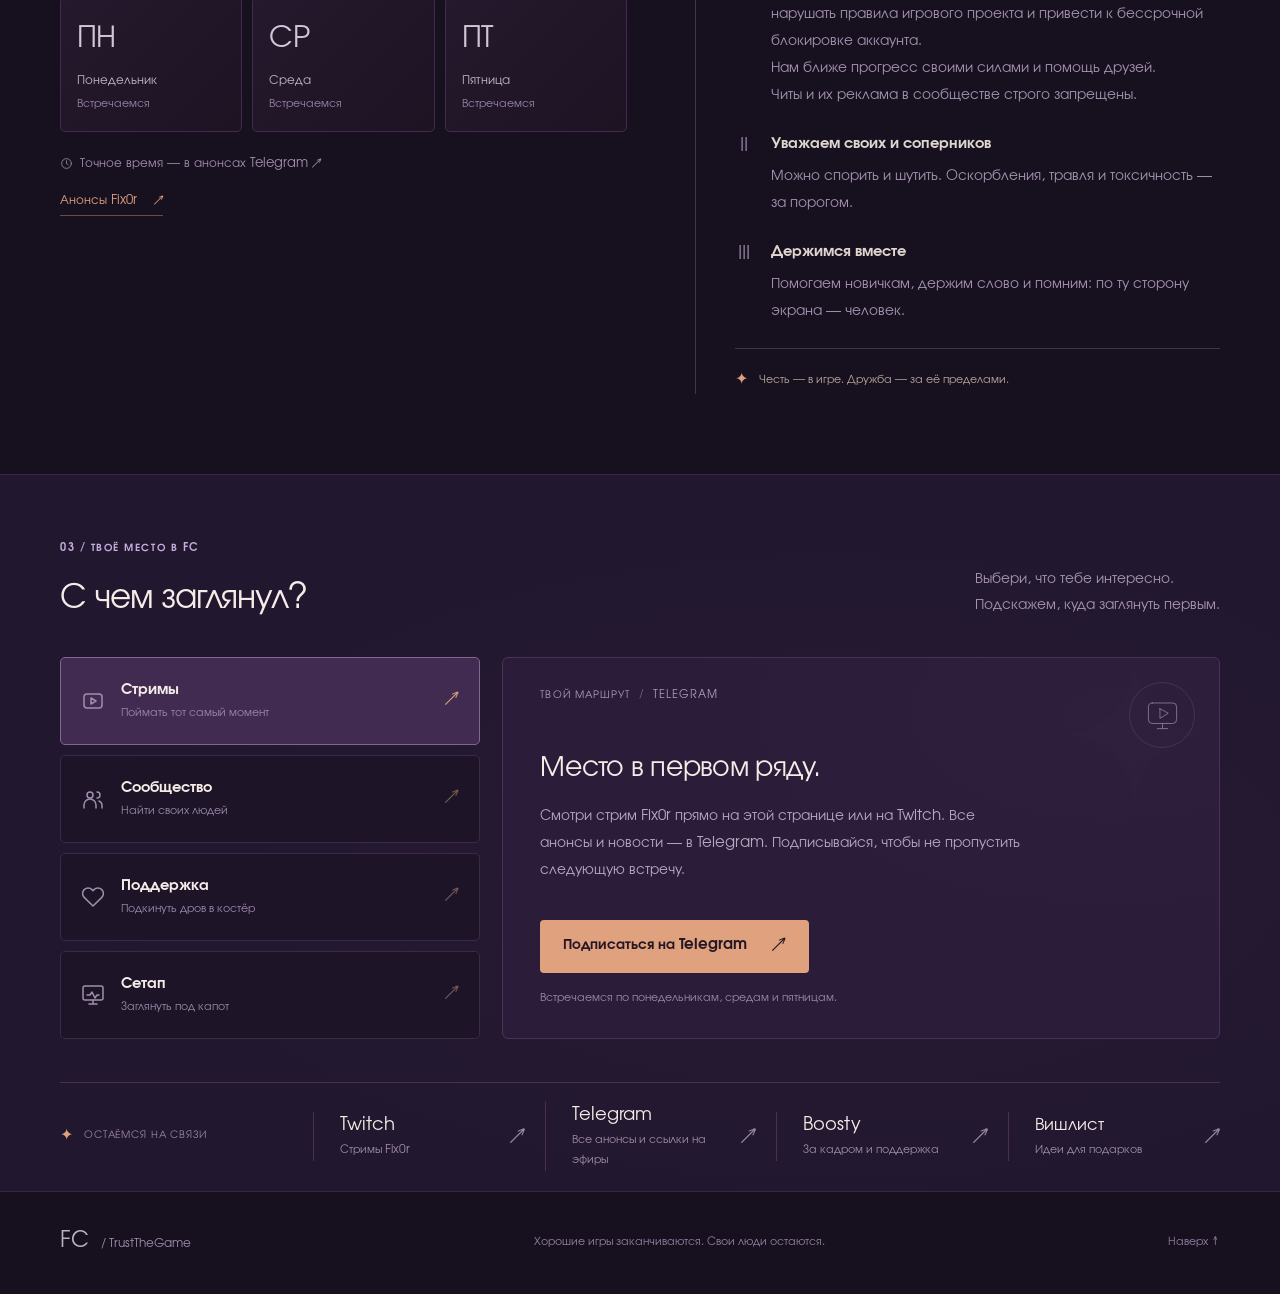
==== commit 59ed2c08: "Show gold CERBERUS-GAMES announcement and preserve hidden community banner" ====
--- a/index.html
+++ b/index.html
@@ -17,10 +17,11 @@
   <link rel="stylesheet" href="/twitch-player.css?v=1">
   <link rel="stylesheet" href="/stream-navigation.css?v=1">
   <link rel="stylesheet" href="/theme.css?v=4">
+  <link rel="stylesheet" href="/project-notice.css?v=1">
   <link rel="stylesheet" href="/about.css?v=1">
   <link rel="stylesheet" href="/language.css?v=1">
   <script src="/app.js?v=2" defer></script>
-  <script src="/metrics.js?v=2" defer></script>
+  <script src="/metrics.js?v=3" defer></script>
 </head>
 <body class="site-home" data-metrics-page="home">
   <a class="skip-link" href="#main">Перейти к содержимому</a>
@@ -39,7 +40,19 @@
     <div class="header-tools"><div class="language-switch" role="group" aria-label="Язык сайта"><a href="/?lang=ru" data-language="ru" lang="ru" hreflang="ru" aria-label="Русский" aria-current="true">RU</a><a href="/en/?lang=en" data-language="en" lang="en" hreflang="en" aria-label="English">EN</a></div><span class="welcome-badge" aria-label="Таверна открыта"><span class="welcome-dot" aria-hidden="true"></span>Таверна открыта</span><button class="theme-toggle" type="button" data-theme-toggle aria-label="Тема «Лес и крем»" aria-pressed="false" hidden><span class="theme-swatch" aria-hidden="true"></span><span data-theme-label>Сумеречный лес</span></button></div>
   </header>
   <main id="main">
-    <section class="telegram-notice wrap" aria-labelledby="telegram-title">
+    <section id="cerberus-notice" class="project-notice wrap" aria-labelledby="cerberus-title">
+      <div class="project-notice-card">
+        <div class="project-notice-mark" aria-hidden="true"><svg viewBox="0 0 48 48"><path d="m24 5 5 14 14 5-14 5-5 14-5-14L5 24l14-5Z"/><circle cx="24" cy="24" r="7"/></svg></div>
+        <div class="project-notice-copy">
+          <p class="project-notice-kicker">БЛИЖАЙШИЙ ПРОЕКТ / RF ONLINE</p>
+          <h2 id="cerberus-title">CERBERUS-GAMES</h2>
+          <p>Готовимся к новому старту в RF Online вместе с Sleeping Forest. Подробности сервера — на сайте проекта.</p>
+        </div>
+        <a class="button project-notice-action" href="https://cerberus-games.com/ads?r=mFix0r" target="_blank" rel="noopener noreferrer">Перейти к проекту <span aria-hidden="true">↗</span></a>
+      </div>
+    </section>
+    <!-- Previous community announcement is kept for reuse. See docs/homepage-announcement.md. -->
+    <section id="community-notice" class="telegram-notice wrap" aria-labelledby="telegram-title" hidden>
       <div class="telegram-notice-card">
         <div class="telegram-notice-copy">
           <p class="telegram-kicker">НЕ ТЕРЯЕМСЯ</p>
--- a/project-notice.css
+++ b/project-notice.css
@@ -0,0 +1,35 @@
+/* Gold project announcement. The previous community banner stays reusable. */
+.project-notice { padding-top:28px; }
+.project-notice-card {
+  display:grid; grid-template-columns:56px minmax(0,1fr) auto; align-items:center;
+  gap:24px; padding:28px 30px; border:1px solid #bb8b3c; border-radius:14px;
+  background:linear-gradient(115deg,#f4d999 0%,#ddb468 58%,#efd59a 100%);
+  box-shadow:0 12px 35px #0002, inset 0 1px 0 #fff6;
+  color:#342516;
+}
+.project-notice-mark {
+  display:grid; place-items:center; width:56px; height:56px;
+  border:1px solid #95672280; border-radius:12px; background:#fff3;
+}
+.project-notice-mark svg { width:36px; height:36px; fill:none; stroke:#77501c; stroke-width:1.5; }
+.project-notice-copy { min-width:0; }
+.project-notice-kicker { margin:0 0 8px; color:#694817; font-size:11px; font-weight:700; letter-spacing:.13em; line-height:1.6; }
+.project-notice h2 { margin:0 0 10px; color:#342516; font-size:clamp(24px,2.5vw,34px); line-height:1.2; letter-spacing:-.025em; overflow-wrap:anywhere; }
+.project-notice-copy>p:last-child { max-width:650px; margin:0; color:#533c20; font-size:15px; line-height:1.7; }
+.project-notice .project-notice-action { background:#402c18; border:1px solid #62421e; border-radius:8px; color:#fff1cf; font-weight:700; gap:18px; white-space:nowrap; }
+.project-notice .project-notice-action:hover { background:#563b1e; }
+.project-notice .project-notice-action:focus-visible { outline:3px solid #402c18; outline-offset:4px; }
+[data-theme="forest"] .site-home .project-notice-card { background:linear-gradient(115deg,#f6dda2,#e4be77 65%,#efd5a0); box-shadow:0 12px 32px #68451b14,inset 0 1px 0 #fff8; }
+@media(max-width:900px) {
+  .project-notice-card { grid-template-columns:48px minmax(0,1fr); gap:18px; }
+  .project-notice-mark { width:48px; height:48px; }
+  .project-notice-action { grid-column:1/-1; justify-self:start; }
+}
+@media(max-width:600px) {
+  .project-notice { padding-top:20px; }
+  .project-notice-card { grid-template-columns:minmax(0,1fr); padding:24px 20px; gap:20px; }
+  .project-notice-mark { display:none; }
+  .project-notice-kicker { font-size:10px; letter-spacing:.1em; }
+  .project-notice-copy>p:last-child { font-size:14px; }
+  .project-notice .project-notice-action { width:100%; white-space:normal; font-size:14px; }
+}
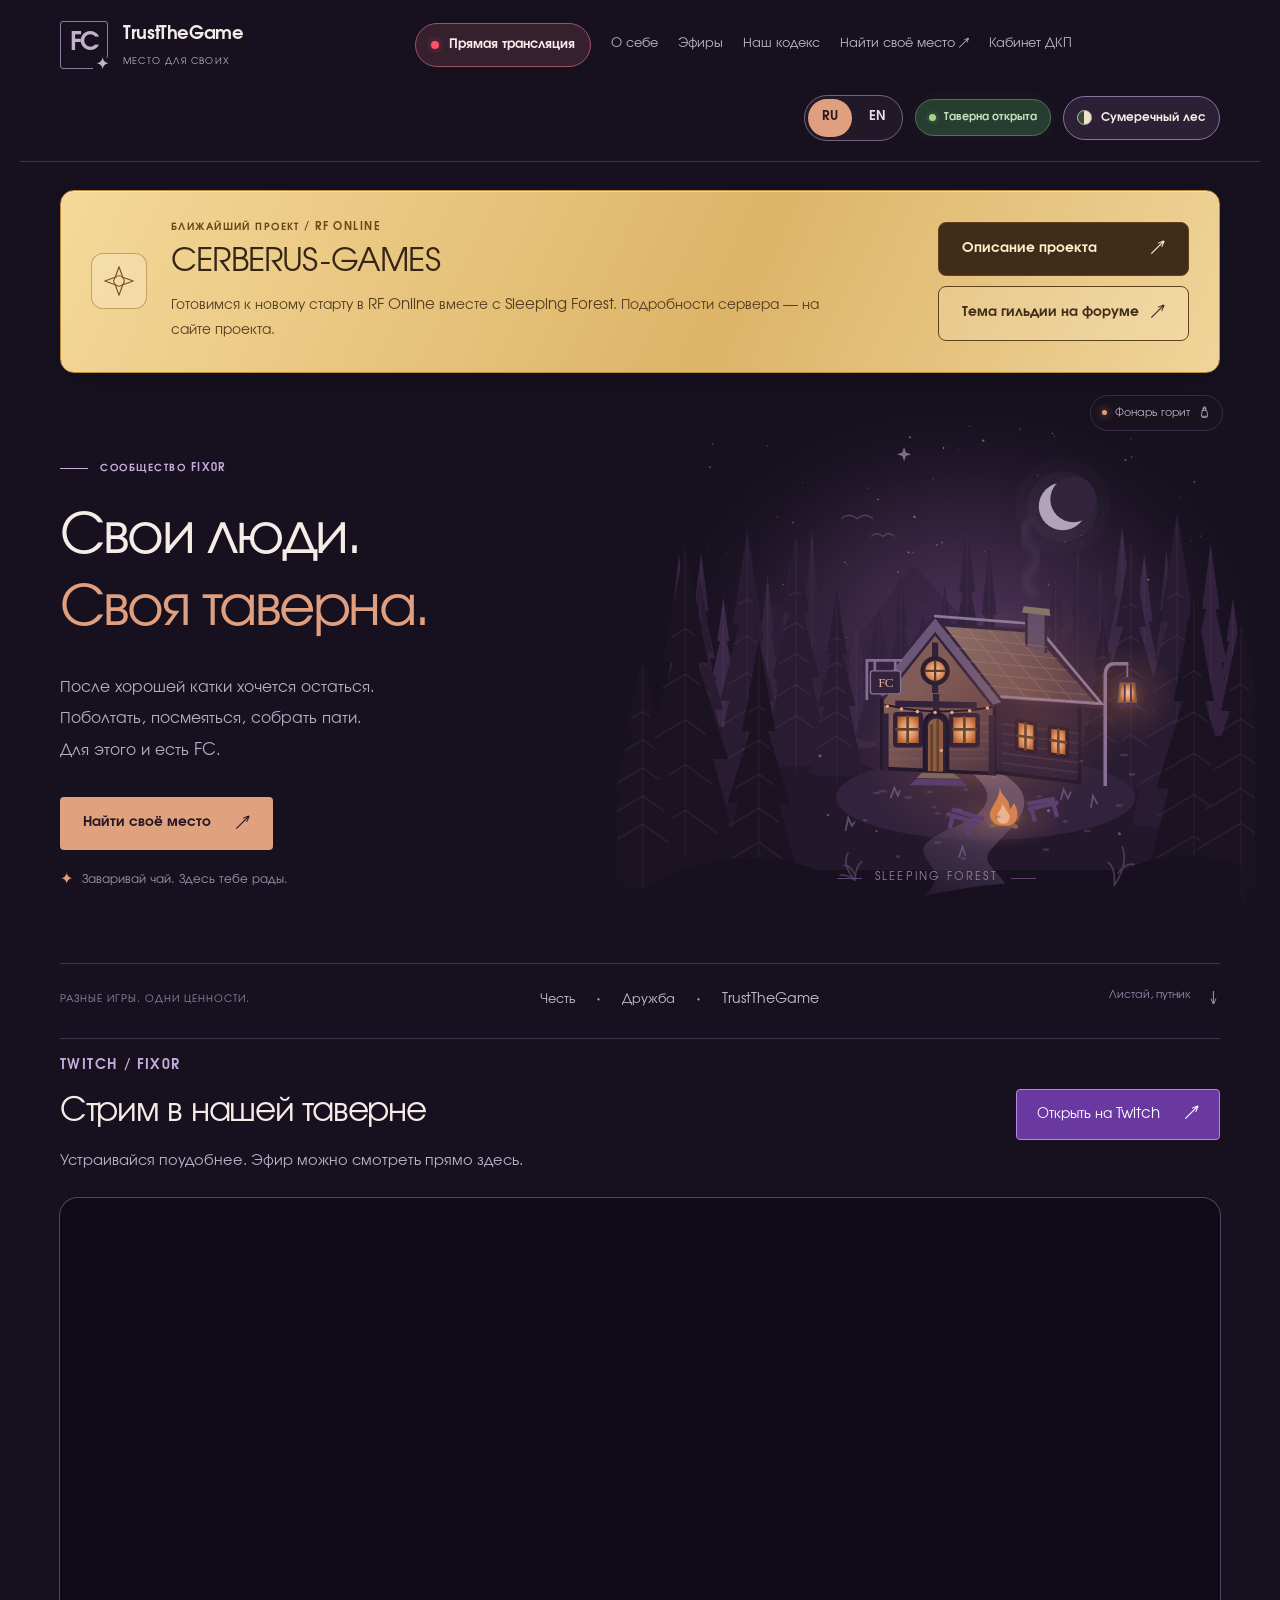
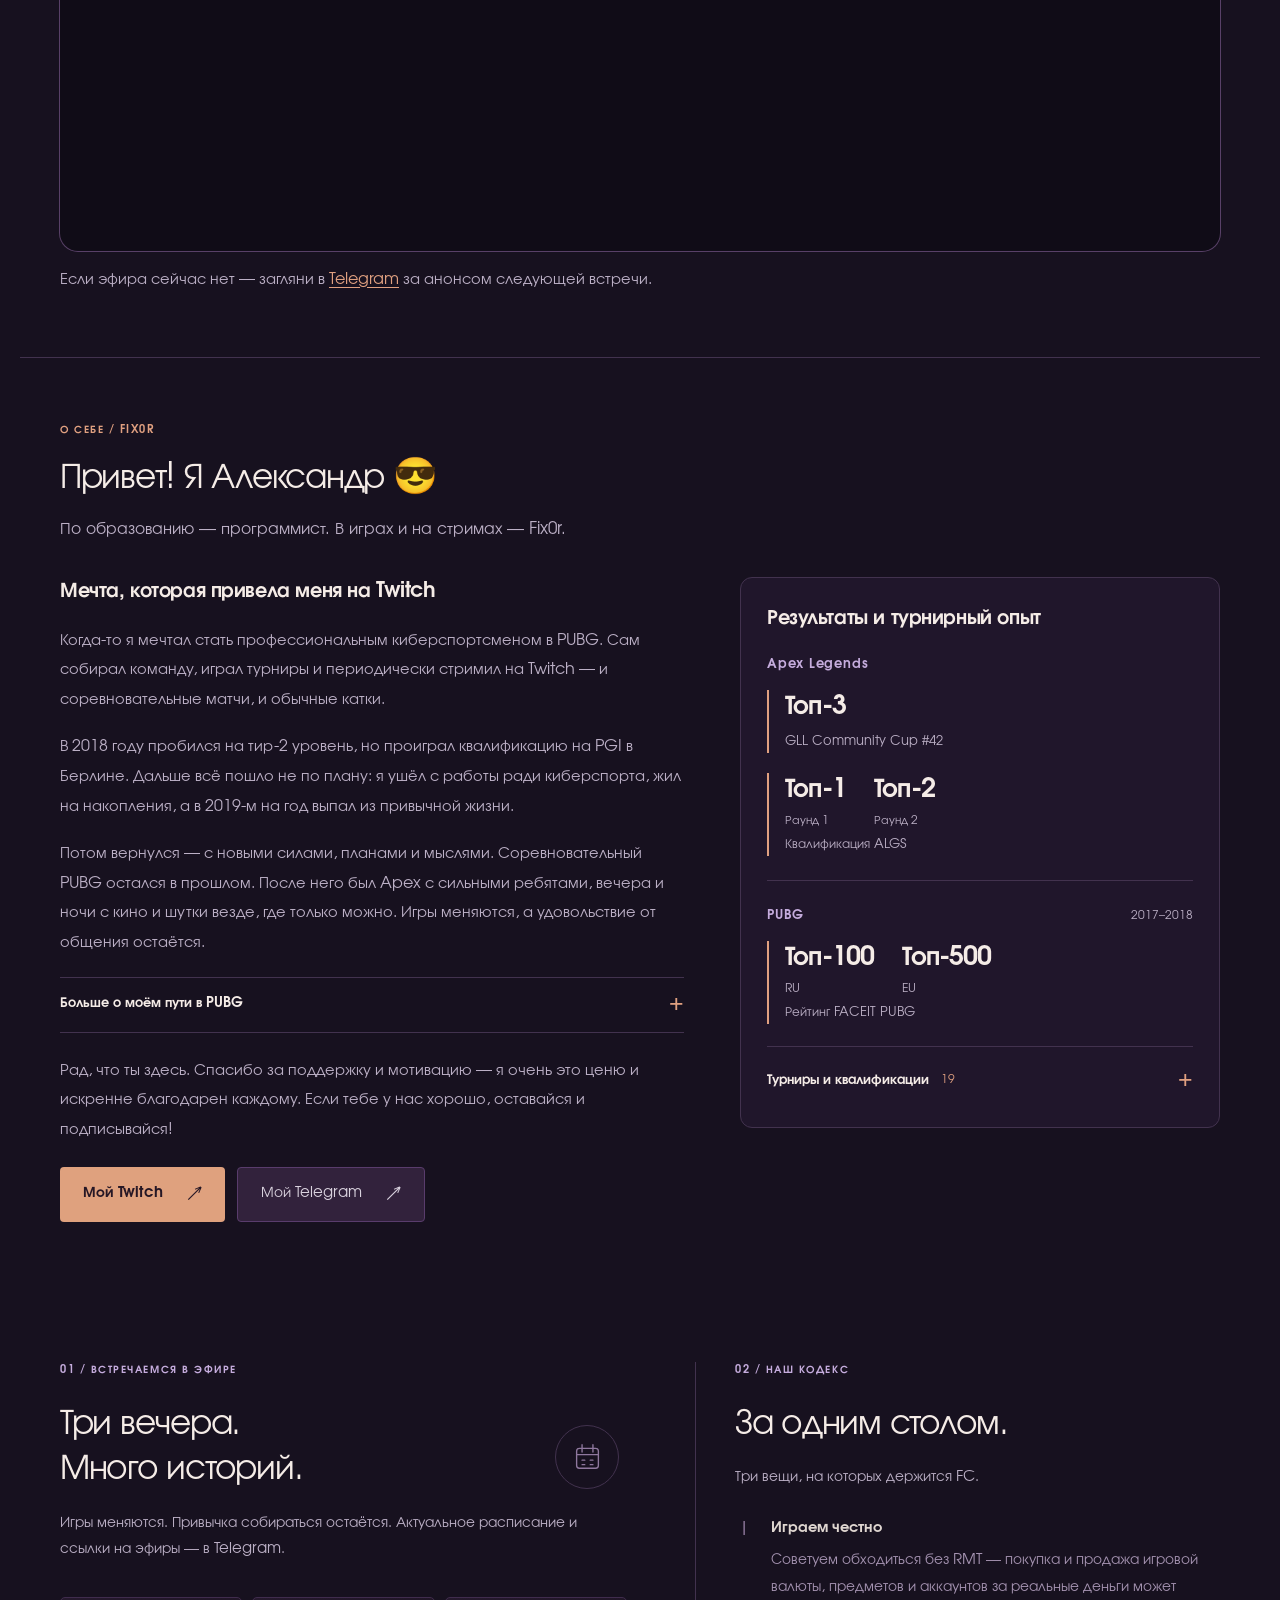
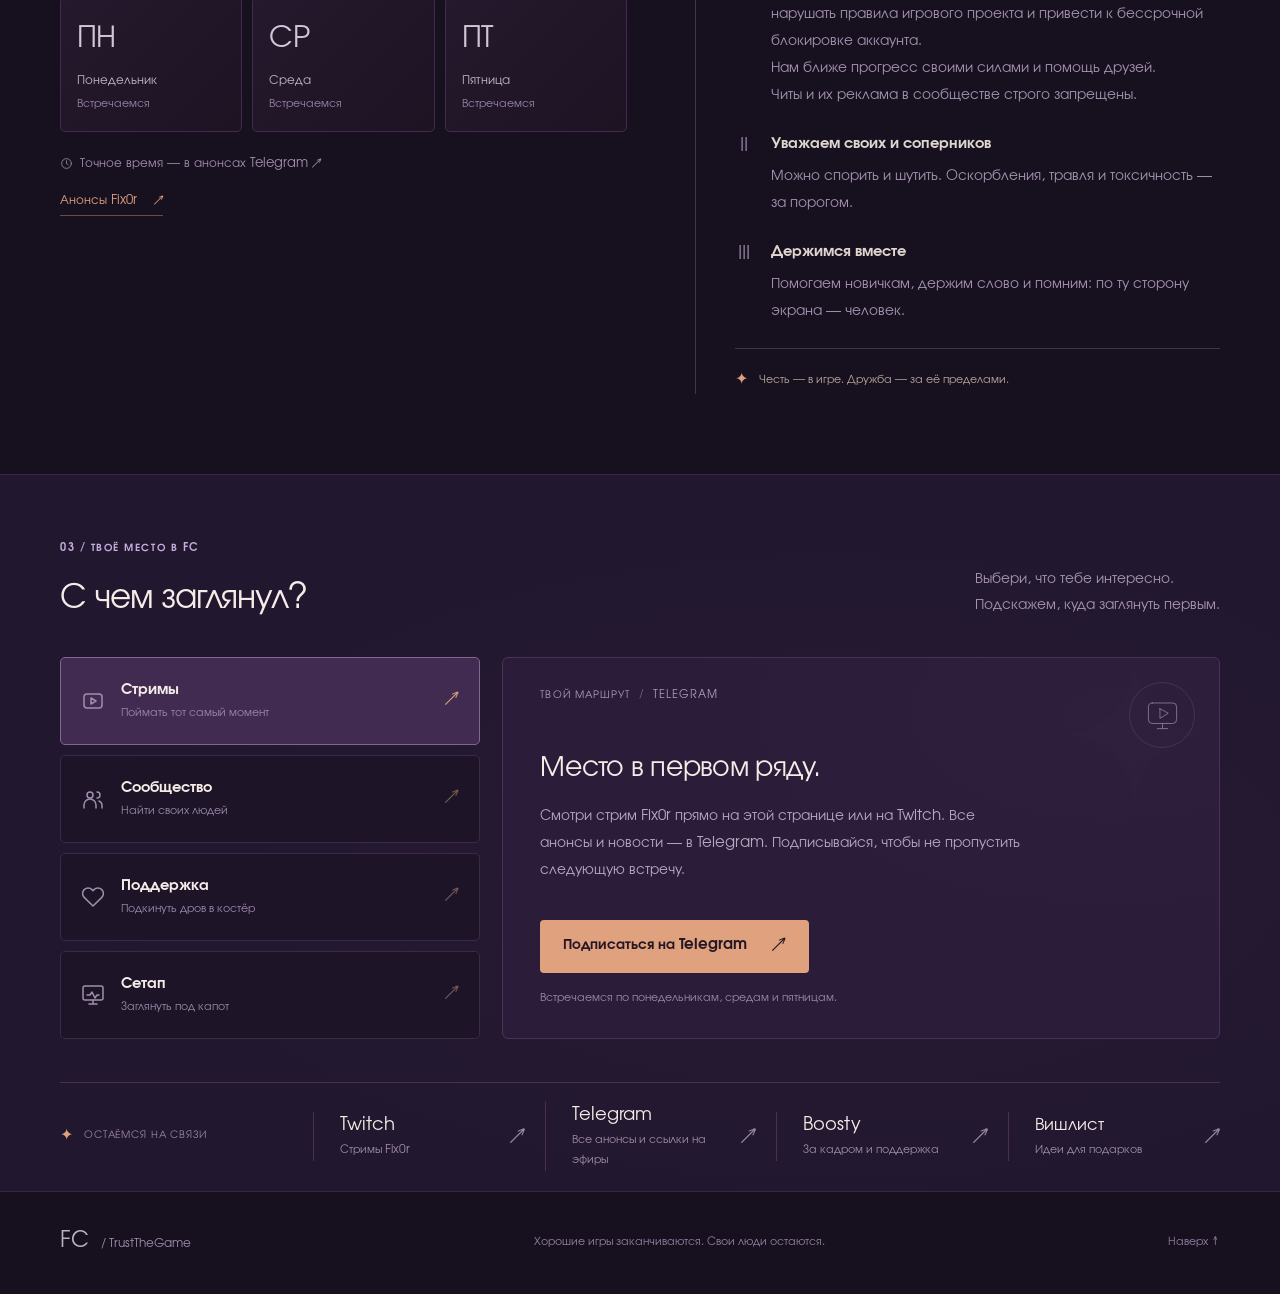
==== commit b456e9a4: "Add project description and guild forum buttons to Cerberus announcement" ====
--- a/index.html
+++ b/index.html
@@ -17,11 +17,11 @@
   <link rel="stylesheet" href="/twitch-player.css?v=1">
   <link rel="stylesheet" href="/stream-navigation.css?v=1">
   <link rel="stylesheet" href="/theme.css?v=4">
-  <link rel="stylesheet" href="/project-notice.css?v=1">
+  <link rel="stylesheet" href="/project-notice.css?v=2">
   <link rel="stylesheet" href="/about.css?v=1">
   <link rel="stylesheet" href="/language.css?v=1">
   <script src="/app.js?v=2" defer></script>
-  <script src="/metrics.js?v=3" defer></script>
+  <script src="/metrics.js?v=4" defer></script>
 </head>
 <body class="site-home" data-metrics-page="home">
   <a class="skip-link" href="#main">Перейти к содержимому</a>
@@ -48,7 +48,10 @@
           <h2 id="cerberus-title">CERBERUS-GAMES</h2>
           <p>Готовимся к новому старту в RF Online вместе с Sleeping Forest. Подробности сервера — на сайте проекта.</p>
         </div>
-        <a class="button project-notice-action" href="https://cerberus-games.com/ads?r=mFix0r" target="_blank" rel="noopener noreferrer">Перейти к проекту <span aria-hidden="true">↗</span></a>
+        <div class="project-notice-actions">
+          <a class="button project-notice-action" href="https://cerberus-games.com/ads?r=mFix0r" target="_blank" rel="noopener noreferrer">Описание проекта <span aria-hidden="true">↗</span></a>
+          <a class="button project-notice-action project-notice-action-secondary" href="https://cerberus-games.com/threads/sleeping-forest-bcc-acc.32598/" target="_blank" rel="noopener noreferrer">Тема гильдии на форуме <span aria-hidden="true">↗</span></a>
+        </div>
       </div>
     </section>
     <!-- Previous community announcement is kept for reuse. See docs/homepage-announcement.md. -->
--- a/project-notice.css
+++ b/project-notice.css
@@ -16,14 +16,17 @@
 .project-notice-kicker { margin:0 0 8px; color:#694817; font-size:11px; font-weight:700; letter-spacing:.13em; line-height:1.6; }
 .project-notice h2 { margin:0 0 10px; color:#342516; font-size:clamp(24px,2.5vw,34px); line-height:1.2; letter-spacing:-.025em; overflow-wrap:anywhere; }
 .project-notice-copy>p:last-child { max-width:650px; margin:0; color:#533c20; font-size:15px; line-height:1.7; }
-.project-notice .project-notice-action { background:#402c18; border:1px solid #62421e; border-radius:8px; color:#fff1cf; font-weight:700; gap:18px; white-space:nowrap; }
+.project-notice-actions { display:grid; gap:10px; max-width:300px; }
+.project-notice .project-notice-action { background:#402c18; border:1px solid #62421e; border-radius:8px; color:#fff1cf; font-weight:700; gap:12px; white-space:normal; text-align:center; }
 .project-notice .project-notice-action:hover { background:#563b1e; }
+.project-notice .project-notice-action-secondary { background:#fff2; color:#402c18; }
+.project-notice .project-notice-action-secondary:hover { background:#fff5; }
 .project-notice .project-notice-action:focus-visible { outline:3px solid #402c18; outline-offset:4px; }
 [data-theme="forest"] .site-home .project-notice-card { background:linear-gradient(115deg,#f6dda2,#e4be77 65%,#efd5a0); box-shadow:0 12px 32px #68451b14,inset 0 1px 0 #fff8; }
 @media(max-width:900px) {
   .project-notice-card { grid-template-columns:48px minmax(0,1fr); gap:18px; }
   .project-notice-mark { width:48px; height:48px; }
-  .project-notice-action { grid-column:1/-1; justify-self:start; }
+  .project-notice-actions { grid-column:1/-1; display:flex; flex-wrap:wrap; max-width:none; }
 }
 @media(max-width:600px) {
   .project-notice { padding-top:20px; }
@@ -31,5 +34,6 @@
   .project-notice-mark { display:none; }
   .project-notice-kicker { font-size:10px; letter-spacing:.1em; }
   .project-notice-copy>p:last-child { font-size:14px; }
+  .project-notice-actions { display:grid; }
   .project-notice .project-notice-action { width:100%; white-space:normal; font-size:14px; }
 }
